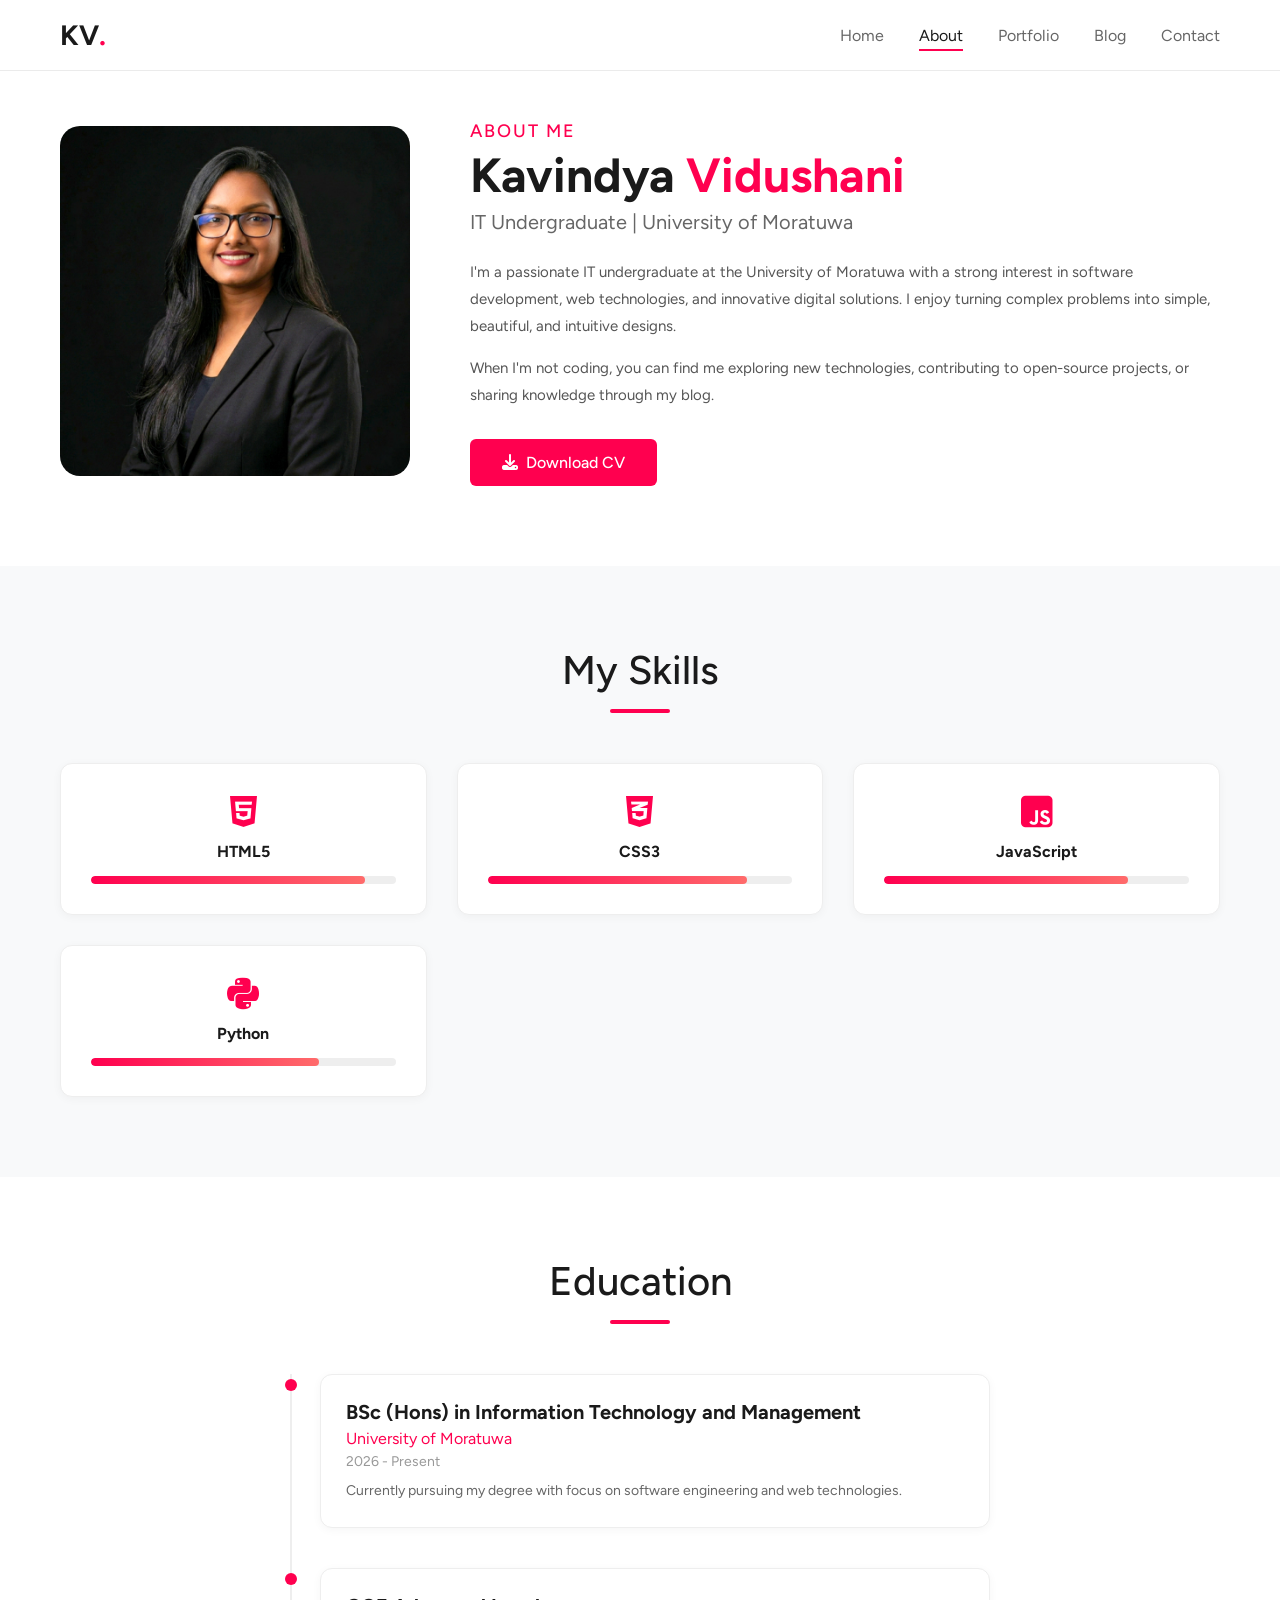
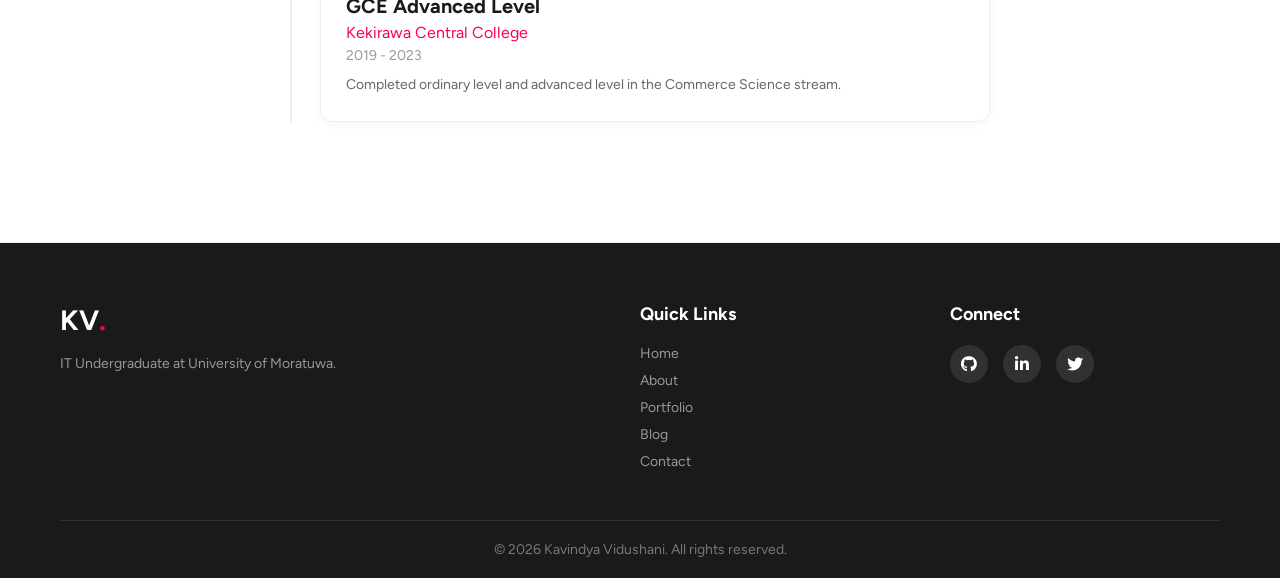
==== HTML/about.html @ fb747ffe "initial commit" ====
<!doctype html>
<html lang="en">
  <head>
    <meta charset="UTF-8" />
    <meta http-equiv="X-UA-Compatible" content="IE=edge" />
    <meta name="viewport" content="width=device-width, initial-scale=1.0" />
    <title>About | Kavindya Vidushani</title>
    <link rel="stylesheet" href="../CSS/about.css" />
    <link
      href="https://fonts.googleapis.com/css2?family=Figtree:wght@300;400;500;600;700&display=swap"
      rel="stylesheet"
    />
    <link
      rel="stylesheet"
      href="https://cdnjs.cloudflare.com/ajax/libs/font-awesome/6.5.0/css/all.min.css"
    />
  </head>
  <body>
    <!-- Navigation -->
    <nav id="navbar">
      <div class="nav-container">
        <a href="../index.html" class="logo">KV<span>.</span></a>
        <ul class="nav-links" id="navLinks">
          <li><a href="../index.html">Home</a></li>
          <li><a href="about.html" class="active">About</a></li>
          <li><a href="portfolio.html">Portfolio</a></li>
          <li><a href="blog.html">Blog</a></li>
          <li><a href="contact.html">Contact</a></li>
        </ul>
        <div class="hamburger" id="hamburger">
          <span></span>
          <span></span>
          <span></span>
        </div>
      </div>
    </nav>

    <!-- About Hero -->
    <section id="about-hero">
      <div class="container">
        <div class="about-intro">
          <div class="about-image">
              <img
                src="../Images/hero.jpeg"
                alt="Kavindya Vidushani"
                class="about-img"
              />
          </div>
          <div class="about-text">
            <h2 class="section-title">About Me</h2>
            <h1>Kavindya <span>Vidushani</span></h1>
            <h3>IT Undergraduate | University of Moratuwa</h3>
            <p>
              I'm a passionate IT undergraduate at the University of Moratuwa
              with a strong interest in software development, web technologies,
              and innovative digital solutions. I enjoy turning complex problems
              into simple, beautiful, and intuitive designs.
            </p>
            <p>
              When I'm not coding, you can find me exploring new technologies,
              contributing to open-source projects, or sharing knowledge through
              my blog.
            </p>
            <a href="../docs/resume.pdf" class="btn btn-primary"
              ><i class="fas fa-download"></i> Download CV</a
            >
          </div>
        </div>
      </div>
    </section>

    <!-- Skills -->
    <section id="skills">
      <div class="container">
        <h2 class="section-title">My Skills</h2>
        <div class="skills-grid">
          <div class="skill-card">
            <i class="fab fa-html5"></i>
            <h4>HTML5</h4>
            <div class="skill-bar">
              <div class="skill-fill" style="width: 90%"></div>
            </div>
          </div>
          <div class="skill-card">
            <i class="fab fa-css3-alt"></i>
            <h4>CSS3</h4>
            <div class="skill-bar">
              <div class="skill-fill" style="width: 85%"></div>
            </div>
          </div>
          <div class="skill-card">
            <i class="fab fa-js-square"></i>
            <h4>JavaScript</h4>
            <div class="skill-bar">
              <div class="skill-fill" style="width: 80%"></div>
            </div>
          </div>
          <div class="skill-card">
            <i class="fab fa-python"></i>
            <h4>Python</h4>
            <div class="skill-bar">
              <div class="skill-fill" style="width: 75%"></div>
            </div>
          </div>
         
        </div>
      </div>
    </section>

    <!-- Education -->
    <section id="education">
      <div class="container">
        <h2 class="section-title">Education</h2>
        <div class="timeline">
          <div class="timeline-item">
            <div class="timeline-dot"></div>
            <div class="timeline-content">
              <h3>BSc (Hons) in Information Technology and Management</h3>
              <h4>University of Moratuwa</h4>
              <p class="timeline-date">2026 - Present</p>
              <p>
                Currently pursuing my degree with focus on software engineering
                and web technologies.
              </p>
            </div>
          </div>
          <div class="timeline-item">
            <div class="timeline-dot"></div>
            <div class="timeline-content">
              <h3>GCE Advanced Level</h3>
              <h4>Kekirawa Central College</h4>
              <p class="timeline-date">2019 - 2023</p>
              <p>Completed ordinary level and advanced level in the Commerce Science stream.</p>
            </div>
          </div>
        </div>
      </div>
    </section>

    <!-- Footer -->
    <footer>
      <div class="container">
        <div class="footer-content">
          <div class="footer-brand">
            <a href="../index.html" class="logo">KV<span>.</span></a>
            <p>IT Undergraduate at University of Moratuwa.</p>
          </div>
          <div class="footer-links">
            <h4>Quick Links</h4>
            <a href="../index.html">Home</a>
            <a href="about.html">About</a>
            <a href="portfolio.html">Portfolio</a>
            <a href="blog.html">Blog</a>
            <a href="contact.html">Contact</a>
          </div>
          <div class="footer-social">
            <h4>Connect</h4>
            <div class="social-links">
              <a href="#" aria-label="GitHub"><i class="fab fa-github"></i></a>
              <a href="#" aria-label="LinkedIn"
                ><i class="fab fa-linkedin-in"></i
              ></a>
              <a href="#" aria-label="Twitter"
                ><i class="fab fa-twitter"></i
              ></a>
            </div>
          </div>
        </div>
        <div class="footer-bottom">
          <p>&copy; 2026 Kavindya Vidushani. All rights reserved.</p>
        </div>
      </div>
    </footer>

    <script src="../JS/about.js"></script>
  </body>
</html>
---- CSS/about.css ----
/* ==================== GLOBAL RESET ==================== */
* {
    margin: 0;
    padding: 0;
    font-family: 'Figtree', sans-serif;
    box-sizing: border-box;
}

html { scroll-behavior: smooth; }

body {
    background: #ffffff;
    color: #1a1a1a;
    overflow-x: hidden;
}

.container {
    max-width: 1200px;
    margin: 0 auto;
    padding: 0 20px;
}

a { text-decoration: none; color: inherit; }


/* ==================== NAVBAR ==================== */
#navbar {
    position: fixed;
    top: 0; left: 0;
    width: 100%;
    z-index: 1000;
    background: rgba(255, 255, 255, 0.95);
    backdrop-filter: blur(10px);
    border-bottom: 1px solid rgba(0, 0, 0, 0.08);
}

.nav-container {
    max-width: 1200px;
    margin: 0 auto;
    padding: 0 20px;
    display: flex;
    align-items: center;
    justify-content: space-between;
    height: 70px;
}

.logo { font-size: 28px; font-weight: 700; color: #1a1a1a; }
.logo span { color: #ff004f; }

.nav-links { display: flex; list-style: none; gap: 35px; }

.nav-links a {
    color: #666;
    font-size: 16px;
    font-weight: 400;
    position: relative;
    transition: color 0.3s;
}

.nav-links a::after {
    content: '';
    width: 0; height: 2px;
    background: #ff004f;
    position: absolute;
    left: 0; bottom: -6px;
    transition: 0.3s;
}

.nav-links a:hover, .nav-links a.active { color: #1a1a1a; }
.nav-links a:hover::after, .nav-links a.active::after { width: 100%; }

.hamburger { display: none; flex-direction: column; cursor: pointer; gap: 5px; }
.hamburger span { width: 25px; height: 3px; background: #1a1a1a; border-radius: 3px; transition: 0.3s; }
.hamburger.active span:nth-child(1) { transform: rotate(45deg) translate(5px, 6px); }
.hamburger.active span:nth-child(2) { opacity: 0; }
.hamburger.active span:nth-child(3) { transform: rotate(-45deg) translate(5px, -6px); }

/* ==================== BUTTONS ==================== */
.btn {
    display: inline-flex;
    align-items: center;
    gap: 8px;
    padding: 14px 32px;
    font-size: 16px;
    font-weight: 500;
    border-radius: 6px;
    cursor: pointer;
    transition: all 0.3s;
    border: none;
}

.btn-primary { background: #ff004f; color: #fff; }
.btn-primary:hover { background: #e00045; transform: translateY(-2px); }

.hero-img {
    width: 100%;
    border-radius: 20px;
    object-fit: cover;
    aspect-ratio: 1;
}

/* ==================== IMAGE PLACEHOLDERS ==================== */
.image-placeholder {
    width: 100%;
    aspect-ratio: 1;
    background: linear-gradient(135deg, #f5f7fa, #e8ecf1);
    border-radius: 20px;
    display: flex;
    flex-direction: column;
    align-items: center;
    justify-content: center;
    gap: 12px;
    color: #aaa;
    border: 2px dashed #ddd;
}

.image-placeholder i { font-size: 48px; }
.image-placeholder span { font-size: 14px; font-weight: 500; }

.about-img {
    width: 100%;
    border-radius: 20px;
    object-fit: cover;
    aspect-ratio: 1;
}

/* ==================== ABOUT HERO ==================== */
#about-hero {
    padding-top: 120px;
    padding-bottom: 80px;
}

.about-intro {
    display: flex;
    align-items: center;
    gap: 60px;
}

.about-image {
    flex: 0 0 350px;
}

.about-text {
    flex: 1;
}

.section-title {
    font-size: 18px;
    color: #ff004f;
    font-weight: 500;
    margin-bottom: 5px;
    text-transform: uppercase;
    letter-spacing: 2px;
}

.about-text h1 {
    font-size: 48px;
    font-weight: 700;
    line-height: 1.2;
    margin-bottom: 5px;
    color: #1a1a1a;
}

.about-text h1 span { color: #ff004f; }

.about-text h3 {
    font-size: 20px;
    color: #666;
    font-weight: 400;
    margin-bottom: 25px;
}

.about-text p {
    font-size: 15px;
    color: #555;
    line-height: 1.8;
    margin-bottom: 15px;
}

.about-text .btn {
    margin-top: 15px;
}

/* ==================== SKILLS ==================== */
#skills {
    padding: 80px 0;
    background: #f8f9fa;
}

#skills .section-title {
    font-size: 40px;
    text-align: center;
    margin-bottom: 50px;
    letter-spacing: 0;
    text-transform: none;
    color: #1a1a1a;
}

#skills .section-title::after {
    content: '';
    width: 60px;
    height: 4px;
    background: #ff004f;
    display: block;
    margin: 15px auto 0;
    border-radius: 2px;
}

.skills-grid {
    display: grid;
    grid-template-columns: repeat(3, 1fr);
    gap: 30px;
    align-items: center;
}

.skill-card {
    background: #ffffff;
    border: 1px solid #eee;
    border-radius: 12px;
    padding: 30px;
    text-align: center;
    transition: all 0.3s;
    box-shadow: 0 2px 10px rgba(0, 0, 0, 0.04);
}

.skill-card:hover {
    transform: translateY(-5px);
    border-color: #ff004f;
    box-shadow: 0 10px 25px rgba(255, 0, 79, 0.1);
}

.skill-card i {
    font-size: 36px;
    color: #ff004f;
    margin-bottom: 12px;
}

.skill-card h4 {
    font-size: 16px;
    margin-bottom: 15px;
    color: #1a1a1a;
}

.skill-bar {
    width: 100%;
    height: 8px;
    background: #eee;
    border-radius: 4px;
    overflow: hidden;
}

.skill-fill {
    height: 100%;
    background: linear-gradient(90deg, #ff004f, #ff6b6b);
    border-radius: 4px;
    transition: width 1s ease;
}

/* ==================== EDUCATION TIMELINE ==================== */
#education {
    padding: 80px 0;
}

#education .section-title {
    font-size: 40px;
    text-align: center;
    margin-bottom: 50px;
    letter-spacing: 0;
    text-transform: none;
    color: #1a1a1a;
}

#education .section-title::after {
    content: '';
    width: 60px;
    height: 4px;
    background: #ff004f;
    display: block;
    margin: 15px auto 0;
    border-radius: 2px;
}

.timeline {
    max-width: 700px;
    margin: 0 auto;
    position: relative;
    padding-left: 30px;
}

.timeline::before {
    content: '';
    position: absolute;
    left: 0;
    top: 0;
    bottom: 0;
    width: 2px;
    background: #eee;
}

.timeline-item {
    position: relative;
    margin-bottom: 40px;
}

.timeline-dot {
    position: absolute;
    left: -35px;
    top: 5px;
    width: 12px;
    height: 12px;
    background: #ff004f;
    border-radius: 50%;
}

.timeline-content {
    background: #ffffff;
    border: 1px solid #eee;
    border-radius: 12px;
    padding: 25px;
    box-shadow: 0 2px 10px rgba(0, 0, 0, 0.04);
}

.timeline-content h3 {
    font-size: 20px;
    margin-bottom: 5px;
    color: #1a1a1a;
}

.timeline-content h4 {
    font-size: 16px;
    color: #ff004f;
    font-weight: 400;
    margin-bottom: 5px;
}

.timeline-date {
    font-size: 14px;
    color: #999;
    margin-bottom: 10px;
}

.timeline-content p:last-child {
    font-size: 14px;
    color: #666;
    line-height: 1.6;
}

/* ==================== FOOTER ==================== */
footer {
    background: #1a1a1a;
    border-top: 1px solid #eee;
    padding: 60px 0 0;
    color: #fff;
}

.footer-content {
    display: grid;
    grid-template-columns: 2fr 1fr 1fr;
    gap: 40px;
    padding-bottom: 40px;
}

.footer-brand .logo { display: inline-block; margin-bottom: 15px; color: #fff; }
.footer-brand p { color: #999; font-size: 14px; line-height: 1.7; max-width: 300px; }

.footer-links h4, .footer-social h4 { font-size: 18px; margin-bottom: 20px; color: #fff; }
.footer-links a { display: block; color: #999; font-size: 14px; margin-bottom: 10px; transition: color 0.3s; }
.footer-links a:hover { color: #ff004f; }

.social-links { display: flex; gap: 15px; }
.social-links a {
    display: flex; align-items: center; justify-content: center;
    width: 38px; height: 38px; border-radius: 50%;
    background: rgba(255, 255, 255, 0.1);
    color: #fff; font-size: 16px; transition: all 0.3s;
}
.social-links a:hover { background: #ff004f; transform: translateY(-3px); }

.footer-bottom {
    border-top: 1px solid rgba(255, 255, 255, 0.1);
    padding: 20px 0;
    text-align: center;
}
.footer-bottom p { color: #777; font-size: 14px; }

/* ==================== RESPONSIVE: TABLET ==================== */
@media (max-width: 992px) {
    .about-intro {
        flex-direction: column;
        text-align: center;
        gap: 40px;
    }

    .about-image { flex: 0 0 280px; }

    .about-text h1 { font-size: 38px; }

    .skills-grid { grid-template-columns: repeat(2, 1fr); }

    .footer-content { grid-template-columns: 1fr 1fr; }
}

@media (max-width: 768px) {
    .nav-links {
        position: fixed;
        top: 70px; left: 0;
        width: 100%;
        background: rgba(255, 255, 255, 0.98);
        flex-direction: column;
        align-items: center;
        padding: 30px 0;
        gap: 20px;
        transform: translateY(-150%);
        transition: transform 0.4s ease;
    }
    .nav-links.active { transform: translateY(0); }
    .hamburger { display: flex; }

    .about-image { flex: 0 0 240px; }
    .about-text h1 { font-size: 32px; }

    .skills-grid { grid-template-columns: 1fr 1fr; }

    .footer-content { grid-template-columns: 1fr; text-align: center; }
    .footer-brand p { max-width: 100%; }
    .social-links { justify-content: center; }
}

@media (max-width: 480px) {
    #about-hero { padding-top: 100px; padding-bottom: 50px; }
    .about-image { flex: 0 0 200px; }
    .about-text h1 { font-size: 26px; }
    .about-text h3 { font-size: 16px; }

    .skills-grid { grid-template-columns: 1fr; max-width: 300px; margin: 0 auto; }

    #skills, #education { padding: 50px 0; }
    #skills .section-title, #education .section-title { font-size: 28px; }
}
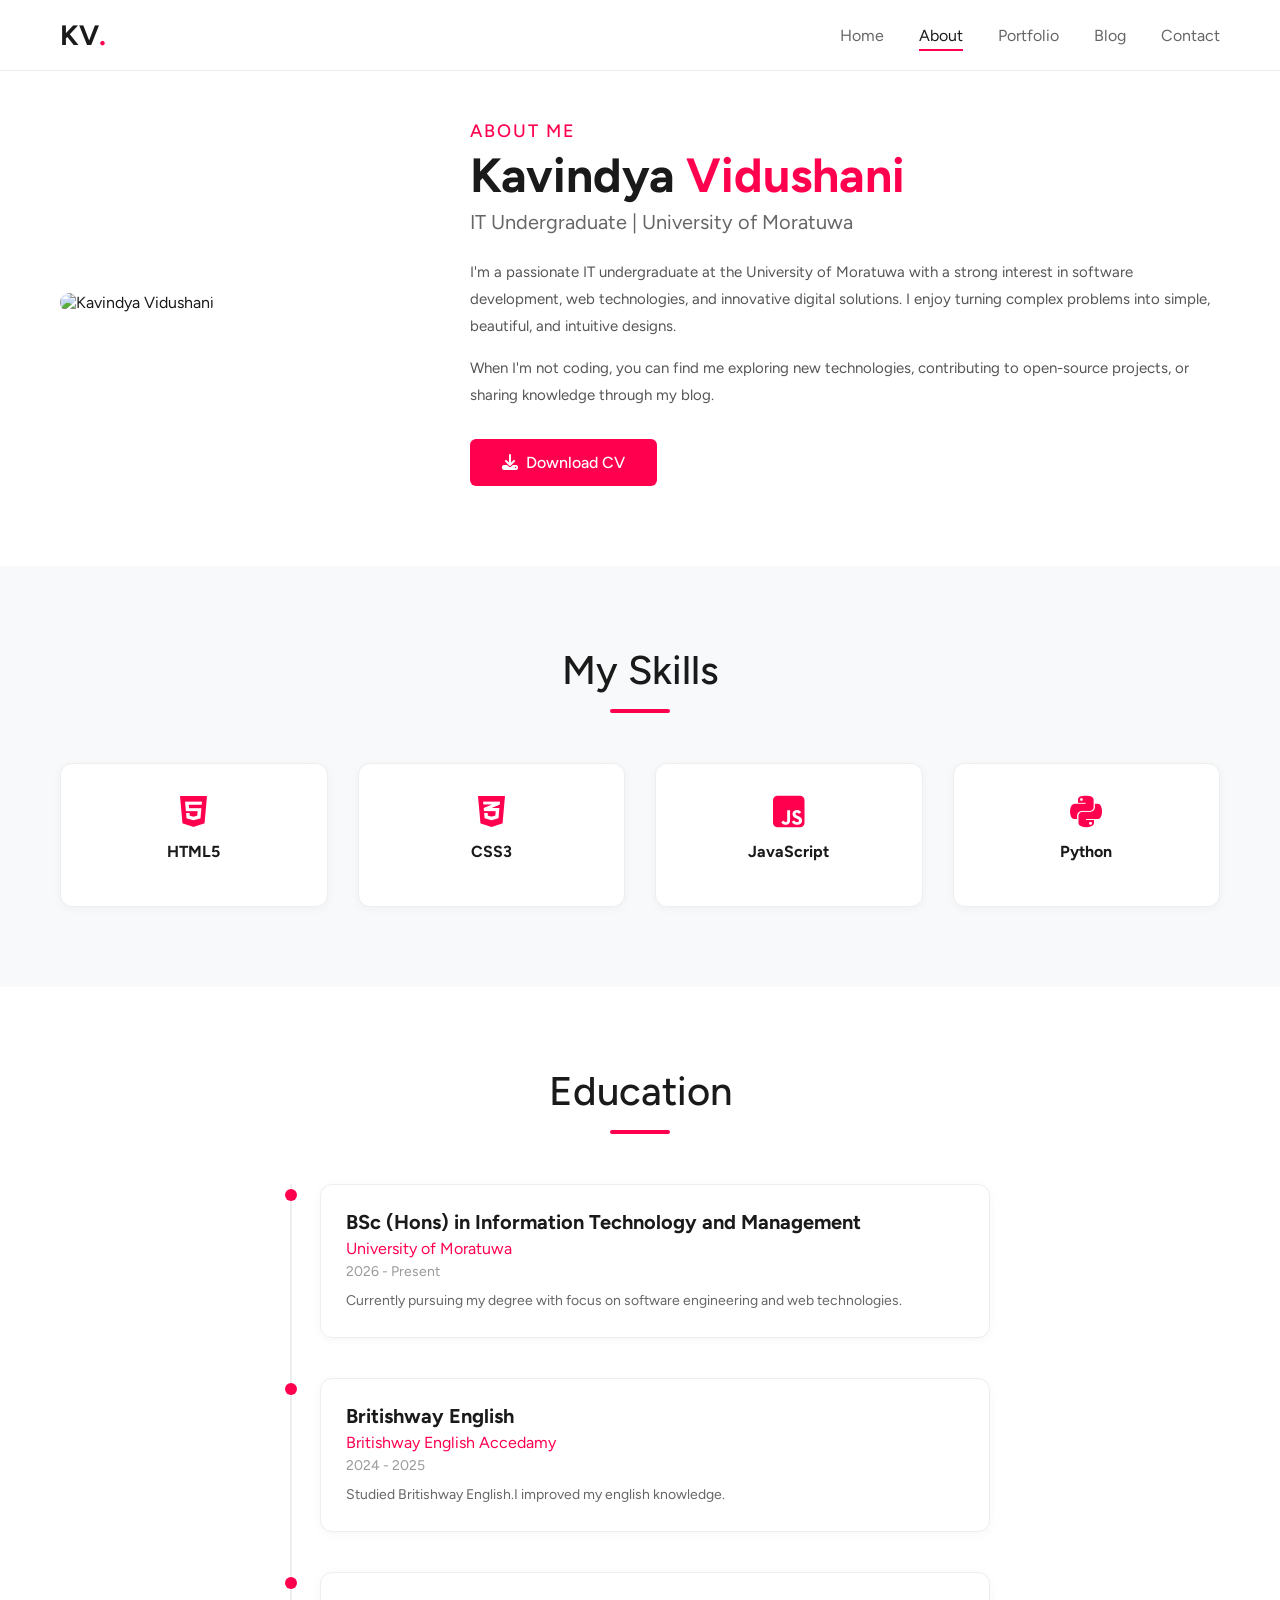
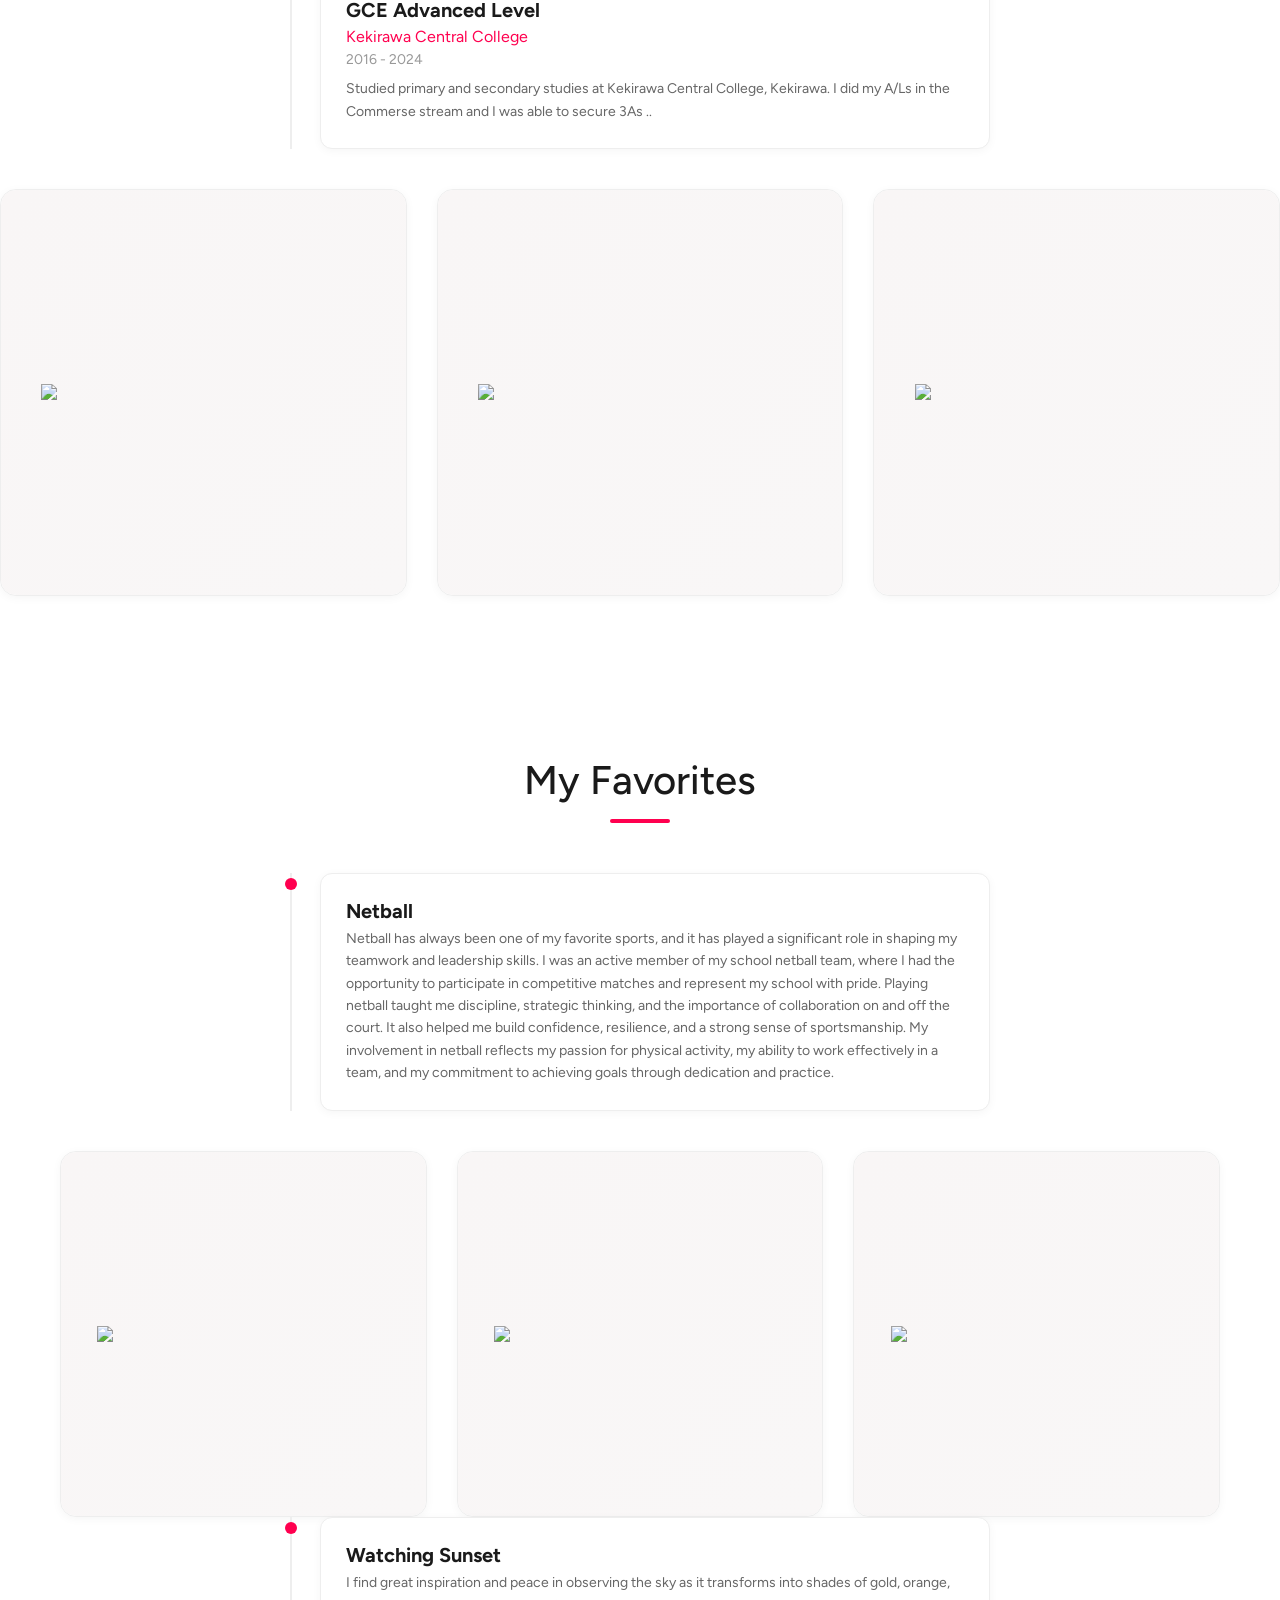
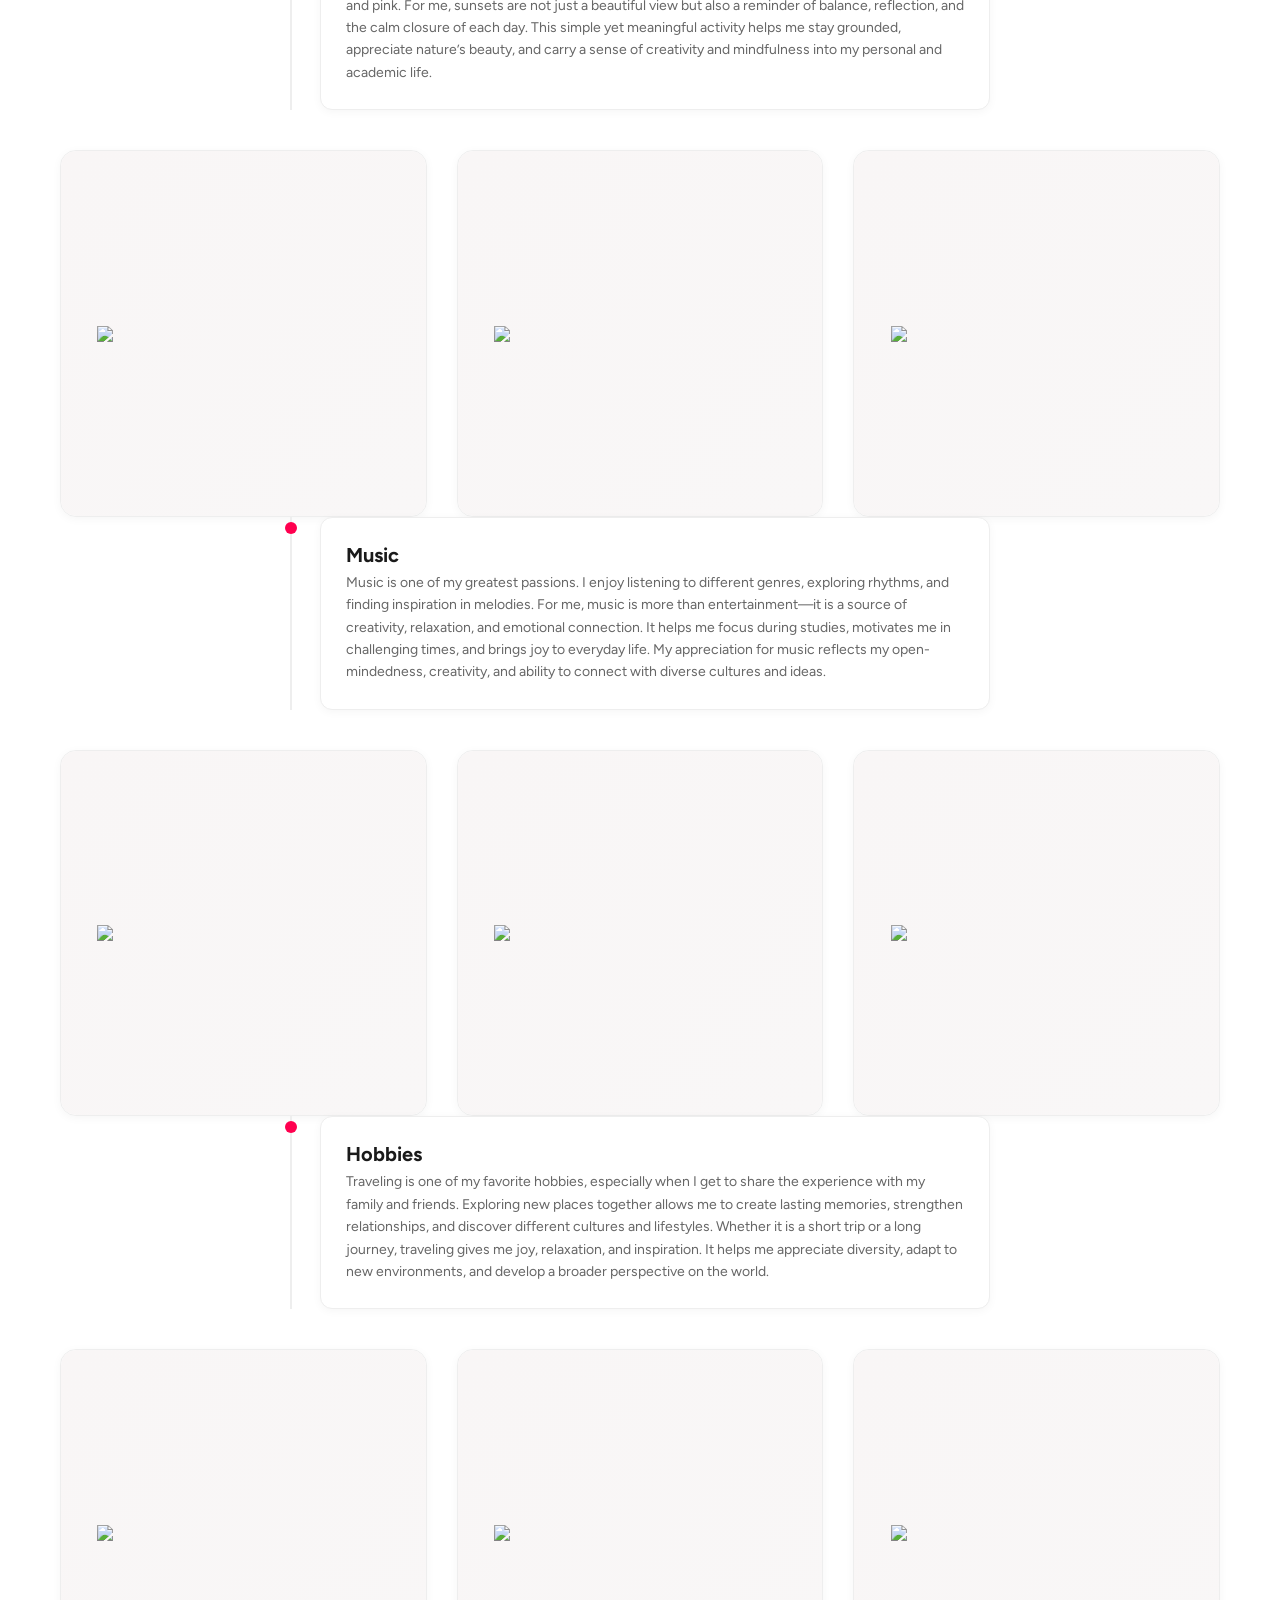
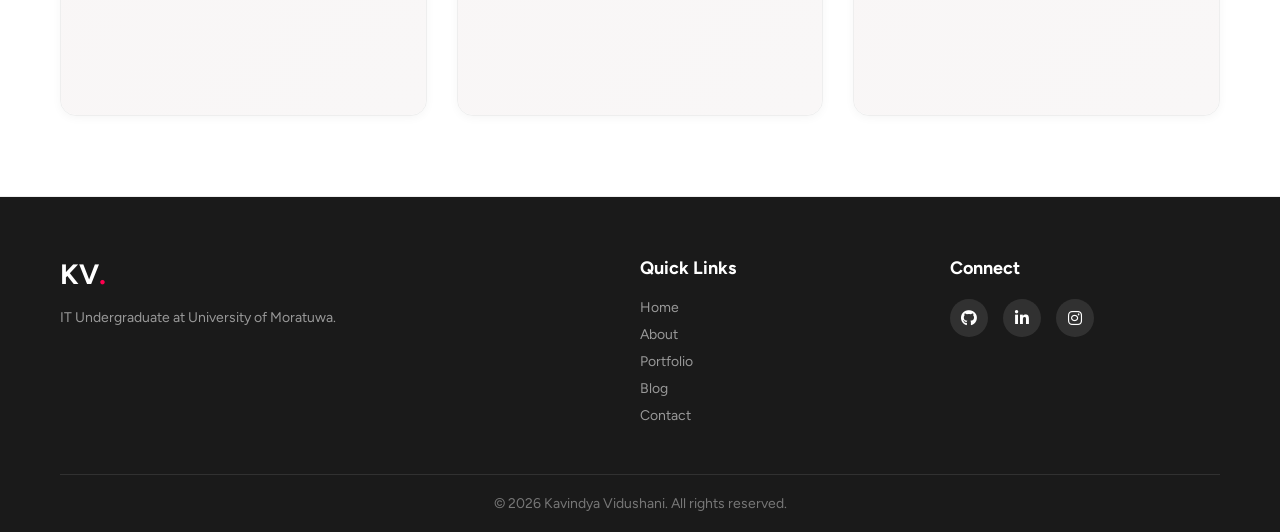
==== commit 94046334: "my web portfolio" ====
--- a/HTML/about.html
+++ b/HTML/about.html
@@ -41,7 +41,7 @@
         <div class="about-intro">
           <div class="about-image">
               <img
-                src="../Images/hero.jpeg"
+                src="E:\Projects\My-Personal-Portfolio\Images\my.jpeg"
                 alt="Kavindya Vidushani"
                 class="about-img"
               />
@@ -61,7 +61,7 @@
               contributing to open-source projects, or sharing knowledge through
               my blog.
             </p>
-            <a href="../docs/resume.pdf" class="btn btn-primary"
+            <a href="file:///E:/Projects/My-Personal-Portfolio/Images/My%20CV.pdf" class="btn btn-primary"
               ><i class="fas fa-download"></i> Download CV</a
             >
           </div>
@@ -77,32 +77,19 @@
           <div class="skill-card">
             <i class="fab fa-html5"></i>
             <h4>HTML5</h4>
-            <div class="skill-bar">
-              <div class="skill-fill" style="width: 90%"></div>
-            </div>
           </div>
           <div class="skill-card">
             <i class="fab fa-css3-alt"></i>
             <h4>CSS3</h4>
-            <div class="skill-bar">
-              <div class="skill-fill" style="width: 85%"></div>
-            </div>
           </div>
           <div class="skill-card">
             <i class="fab fa-js-square"></i>
             <h4>JavaScript</h4>
-            <div class="skill-bar">
-              <div class="skill-fill" style="width: 80%"></div>
-            </div>
           </div>
           <div class="skill-card">
             <i class="fab fa-python"></i>
             <h4>Python</h4>
-            <div class="skill-bar">
-              <div class="skill-fill" style="width: 75%"></div>
-            </div>
-          </div>
-         
+          </div>
         </div>
       </div>
     </section>
@@ -124,15 +111,193 @@
               </p>
             </div>
           </div>
+           <div class="timeline-item">
+            <div class="timeline-dot"></div>
+            <div class="timeline-content">
+              <h3>Britishway English</h3>
+              <h4>Britishway English Accedamy</h4>
+              <p class="timeline-date">2024 - 2025</p>
+              <p>Studied Britishway English.I improved my english knowledge.</p>
+            </div>
+          </div>
           <div class="timeline-item">
             <div class="timeline-dot"></div>
             <div class="timeline-content">
               <h3>GCE Advanced Level</h3>
               <h4>Kekirawa Central College</h4>
-              <p class="timeline-date">2019 - 2023</p>
-              <p>Completed ordinary level and advanced level in the Commerce Science stream.</p>
-            </div>
-          </div>
+              <p class="timeline-date">2016 - 2024</p>
+              <p>Studied primary and secondary studies at Kekirawa Central College, Kekirawa. I did my A/Ls in the Commerse stream and I was able to secure 3As ..</p>
+            </div>
+          </div>
+        </div>
+      </div>
+          
+        </div>
+
+        <div class="featured-grid">
+        <div class="featured-card">
+         <div class="image-placeholder card-img">
+                       <img src="E:\Projects\My-Personal-Portfolio\Images\My scl.jpeg" />
+         </div>
+        </div>
+        <div class="featured-card">
+         <div class="image-placeholder card-img">
+                       <img src="E:\Projects\My-Personal-Portfolio\Images\my scl1.jpeg" />
+         </div>
+        </div>
+        <div class="featured-card">
+         <div class="image-placeholder card-img">
+                       <img src="E:\Projects\My-Personal-Portfolio\Images\My uni.jpeg" />
+         </div>
+        </div>
+       </div>
+
+      </div>
+  </section>
+
+    <!-- Favorites -->
+    <section id="Favorites">
+      <div class="container">
+        <h2 class="section-title">My Favorites</h2>
+        <div class="timeline">
+          <div class="timeline-item">
+            <div class="timeline-dot"></div>
+            <div class="timeline-content">
+              <h3>Netball</h3>
+              <p>
+                Netball has always been one of my favorite sports, and it has played a 
+                significant role in shaping my teamwork and leadership skills. I was an active member 
+                of my school netball team, where I had the opportunity to participate in competitive matches 
+                and represent my school with pride. Playing netball taught me discipline, strategic thinking, 
+                and the importance of collaboration on and off the court. It also helped me build confidence, 
+                resilience, and a strong sense of sportsmanship. My involvement in netball reflects my passion 
+                for physical activity, my ability to work effectively in a team, and my commitment to achieving 
+                goals through dedication and practice.
+              </p>
+            </div>
+          </div>
+        </div>
+
+        <div class="featured-grid">
+        <div class="featured-card">
+         <div class="image-placeholder card-img">
+                       <img src="E:\Projects\My-Personal-Portfolio\Images\sport.jpg" />
+         </div>
+        </div>
+        <div class="featured-card">
+         <div class="image-placeholder card-img">
+                       <img src="E:\Projects\My-Personal-Portfolio\Images\sport1.jpg" />
+         </div>
+        </div>
+        <div class="featured-card">
+         <div class="image-placeholder card-img">
+                       <img src="E:\Projects\My-Personal-Portfolio\Images\sport2.jpg" />
+         </div>
+        </div>
+       </div>
+
+        <div class="timeline">
+           <div class="timeline-item">
+            <div class="timeline-dot"></div>
+            <div class="timeline-content">
+              <h3>Watching Sunset</h3>
+              <p>I find great inspiration and peace in observing the sky as 
+                it transforms into shades of gold, orange, and pink. For me, 
+                sunsets are not just a beautiful view but also a reminder of balance, 
+                reflection, and the calm closure of each day. This simple yet meaningful 
+                activity helps me stay grounded, appreciate nature’s beauty, and carry a 
+                sense of creativity and mindfulness into my personal and academic life.</p>
+            </div>
+          </div>
+        </div>
+
+        <div class="featured-grid">
+        <div class="featured-card">
+         <div class="image-placeholder card-img">
+                       <img src="E:\Projects\My-Personal-Portfolio\Images\sun set.avif" />
+         </div>
+        </div>
+        <div class="featured-card">
+         <div class="image-placeholder card-img">
+                       <img src="E:\Projects\My-Personal-Portfolio\Images\cam.jpg" />
+         </div>
+        </div>
+        <div class="featured-card">
+         <div class="image-placeholder card-img">
+                       <img src="E:\Projects\My-Personal-Portfolio\Images\sun set1.avif" />
+         </div>
+        </div>
+       </div>
+
+        <div class="timeline">
+          <div class="timeline-item">
+            <div class="timeline-dot"></div>
+            <div class="timeline-content">
+              <h3>Music</h3>
+              <p>Music is one of my greatest passions. 
+                I enjoy listening to different genres, exploring rhythms, 
+                and finding inspiration in melodies. For me, music is more than 
+                entertainment—it is a source of creativity, relaxation, and emotional connection. 
+                It helps me focus during studies, motivates me in challenging times, and brings joy to 
+                everyday life. My appreciation for music reflects my open-mindedness, creativity, and 
+                ability to connect with diverse cultures and ideas.</p>
+            </div>
+          </div>
+        </div>
+
+        <div class="featured-grid">
+        <div class="featured-card">
+         <div class="image-placeholder card-img">
+                       <img src="E:\Projects\My-Personal-Portfolio\Images\music.jpeg" />
+         </div>
+        </div>
+        <div class="featured-card">
+         <div class="image-placeholder card-img">
+                       <img src="E:\Projects\My-Personal-Portfolio\Images\music1.png" />
+         </div>
+        </div>
+        <div class="featured-card">
+         <div class="image-placeholder card-img">
+                       <img src="E:\Projects\My-Personal-Portfolio\Images\music2.jpg" />
+         </div>
+        </div>
+       </div>
+
+        <div class="timeline">
+          <div class="timeline-item">
+            <div class="timeline-dot"></div>
+            <div class="timeline-content">
+              <h3>Hobbies</h3>
+              <p>Traveling is one of my favorite hobbies,
+                 especially when I get to share the experience with my family and friends.
+                  Exploring new places together allows me to create lasting memories, 
+                  strengthen relationships, and discover different cultures and lifestyles. 
+                  Whether it is a short trip or a long journey, traveling gives me joy, relaxation, 
+                  and inspiration. It helps me appreciate diversity, adapt to new environments, 
+                  and develop a broader perspective on the world.</p>
+            </div>
+          </div>
+        </div>
+
+        <div class="featured-grid">
+        <div class="featured-card">
+         <div class="image-placeholder card-img">
+                       <img src="E:\Projects\My-Personal-Portfolio\Images\travel3.jpeg" />
+         </div>
+        </div>
+        <div class="featured-card">
+         <div class="image-placeholder card-img">
+                       <img src="E:\Projects\My-Personal-Portfolio\Images\Travel1.jpeg" />
+         </div>
+        </div>
+         <div class="featured-card">
+         <div class="image-placeholder card-img">
+                       <img src="E:\Projects\My-Personal-Portfolio\Images\travel2.jpeg" />
+         </div>
+        </div>
+       </div>
+      </div>
+          
         </div>
       </div>
     </section>
@@ -156,13 +321,9 @@
           <div class="footer-social">
             <h4>Connect</h4>
             <div class="social-links">
-              <a href="#" aria-label="GitHub"><i class="fab fa-github"></i></a>
-              <a href="#" aria-label="LinkedIn"
-                ><i class="fab fa-linkedin-in"></i
-              ></a>
-              <a href="#" aria-label="Twitter"
-                ><i class="fab fa-twitter"></i
-              ></a>
+              <a href="https://github.com/KavindyaVidushani" aria-label="GitHub"><i class="fab fa-github"></i></a>
+              <a href="https://www.linkedin.com/in/kavindya-jayathilaka-091a5a3a8/" aria-label="LinkedIn"><i class="fab fa-linkedin-in"></i></a>
+              <a href="https://www.instagram.com/_.kaviiii_._?igsh=MWl4NjNieGxsaWhjNw%3D%3D&utm_source=qr" aria-label="Instagram"><i class="fab fa-instagram"></i></a>
             </div>
           </div>
         </div>
--- a/CSS/about.css
+++ b/CSS/about.css
@@ -138,6 +138,7 @@
 
 .about-image {
     flex: 0 0 350px;
+    
 }
 
 .about-text {
@@ -208,7 +209,7 @@
 
 .skills-grid {
     display: grid;
-    grid-template-columns: repeat(3, 1fr);
+    grid-template-columns: repeat(4, 1fr);
     gap: 30px;
     align-items: center;
 }
@@ -271,6 +272,140 @@
 }
 
 #education .section-title::after {
+    content: '';
+    width: 60px;
+    height: 4px;
+    background: #ff004f;
+    display: block;
+    margin: 15px auto 0;
+    border-radius: 2px;
+}
+
+.image-placeholder {
+    width: 100%;
+    aspect-ratio: 1;
+    background: linear-gradient(135deg, #f9f6f6, #f9f7f7);
+    border-radius: 15px;
+    display:flex;
+    flex-direction: column;
+    align-items: center;
+    justify-content: center;
+    gap: 12px;
+    color: #aaa;
+    border: 0px dashed #0a0a0a;
+    object-fit: cover;
+}   
+
+.image-placeholder img {width: 80%;height: auto;}
+
+
+#featured {
+    padding: 90px 0;
+    background: #ffffff;
+}
+
+.featured-grid {
+    display: grid;
+    grid-template-columns: repeat(3, 1fr);
+    gap: 30px;
+}
+
+.featured-card {
+    background: #ffffff;
+    border: 1px solid #eee;
+    border-radius: 16px;
+    overflow: hidden;
+    transition: all 0.3s;
+    box-shadow: 0 2px 10px rgba(0, 0, 0, 0.04);
+}
+
+.featured-card:hover {
+    transform: translateY(-8px);
+    box-shadow: 0 12px 30px rgba(255, 0, 79, 0.1);
+}
+
+
+
+.timeline {
+    max-width: 700px;
+    margin: 0 auto;
+    position: relative;
+    padding-left: 30px;
+}
+
+.timeline::before {
+    content: '';
+    position: absolute;
+    left: 0;
+    top: 0;
+    bottom: 0;
+    width: 2px;
+    background: #eee;
+}
+
+.timeline-item {
+    position: relative;
+    margin-bottom: 40px;
+}
+
+.timeline-dot {
+    position: absolute;
+    left: -35px;
+    top: 5px;
+    width: 12px;
+    height: 12px;
+    background: #ff004f;
+    border-radius: 50%;
+}
+
+.timeline-content {
+    background: #ffffff;
+    border: 1px solid #eee;
+    border-radius: 12px;
+    padding: 25px;
+    box-shadow: 0 2px 10px rgba(0, 0, 0, 0.04);
+}
+
+.timeline-content h3 {
+    font-size: 20px;
+    margin-bottom: 5px;
+    color: #1a1a1a;
+}
+
+.timeline-content h4 {
+    font-size: 16px;
+    color: #ff004f;
+    font-weight: 400;
+    margin-bottom: 5px;
+}
+
+.timeline-date {
+    font-size: 14px;
+    color: #999;
+    margin-bottom: 10px;
+}
+
+.timeline-content p:last-child {
+    font-size: 14px;
+    color: #666;
+    line-height: 1.6;
+}
+
+/* ==================== FAVOURITES TIMELINE ==================== */
+#Favorites {
+    padding: 80px 0;
+}
+
+#Favorites .section-title {
+    font-size: 40px;
+    text-align: center;
+    margin-bottom: 50px;
+    letter-spacing: 0;
+    text-transform: none;
+    color: #1a1a1a;
+}
+
+#Favorites .section-title::after {
     content: '';
     width: 60px;
     height: 4px;
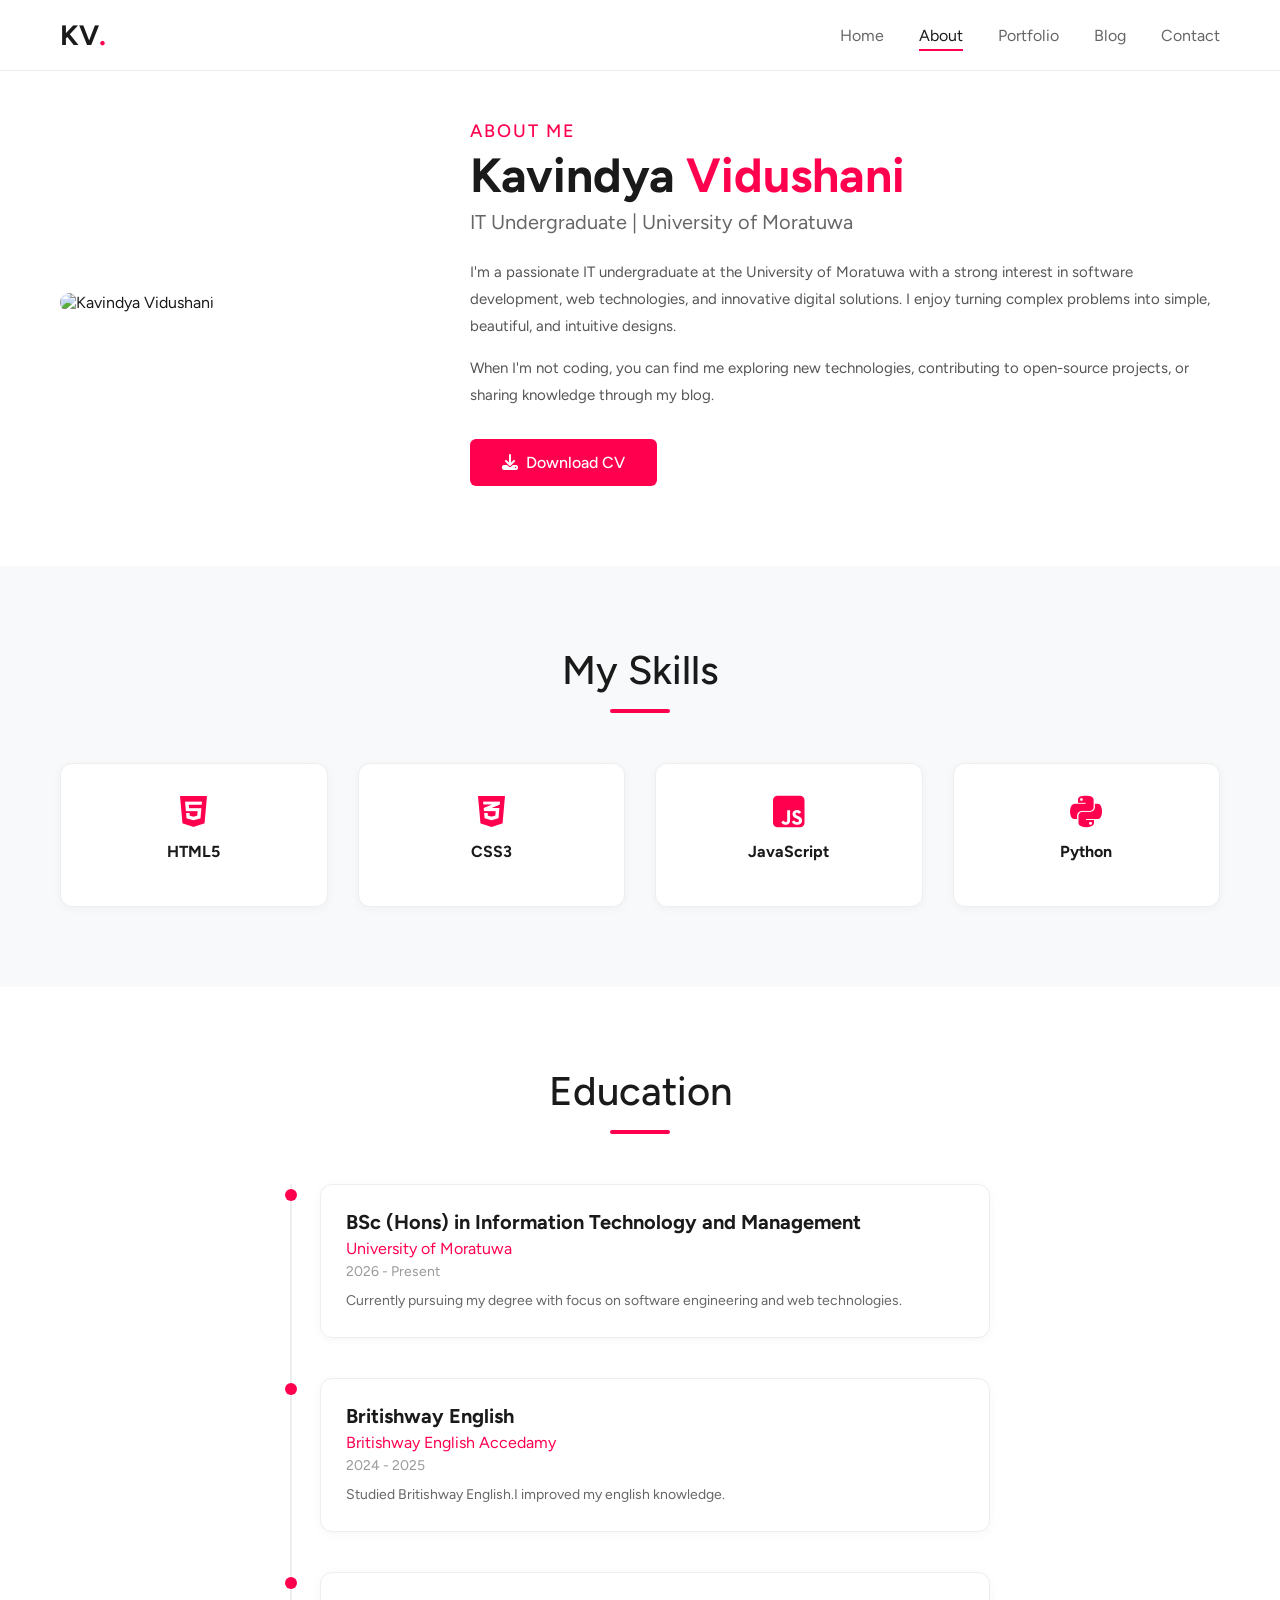
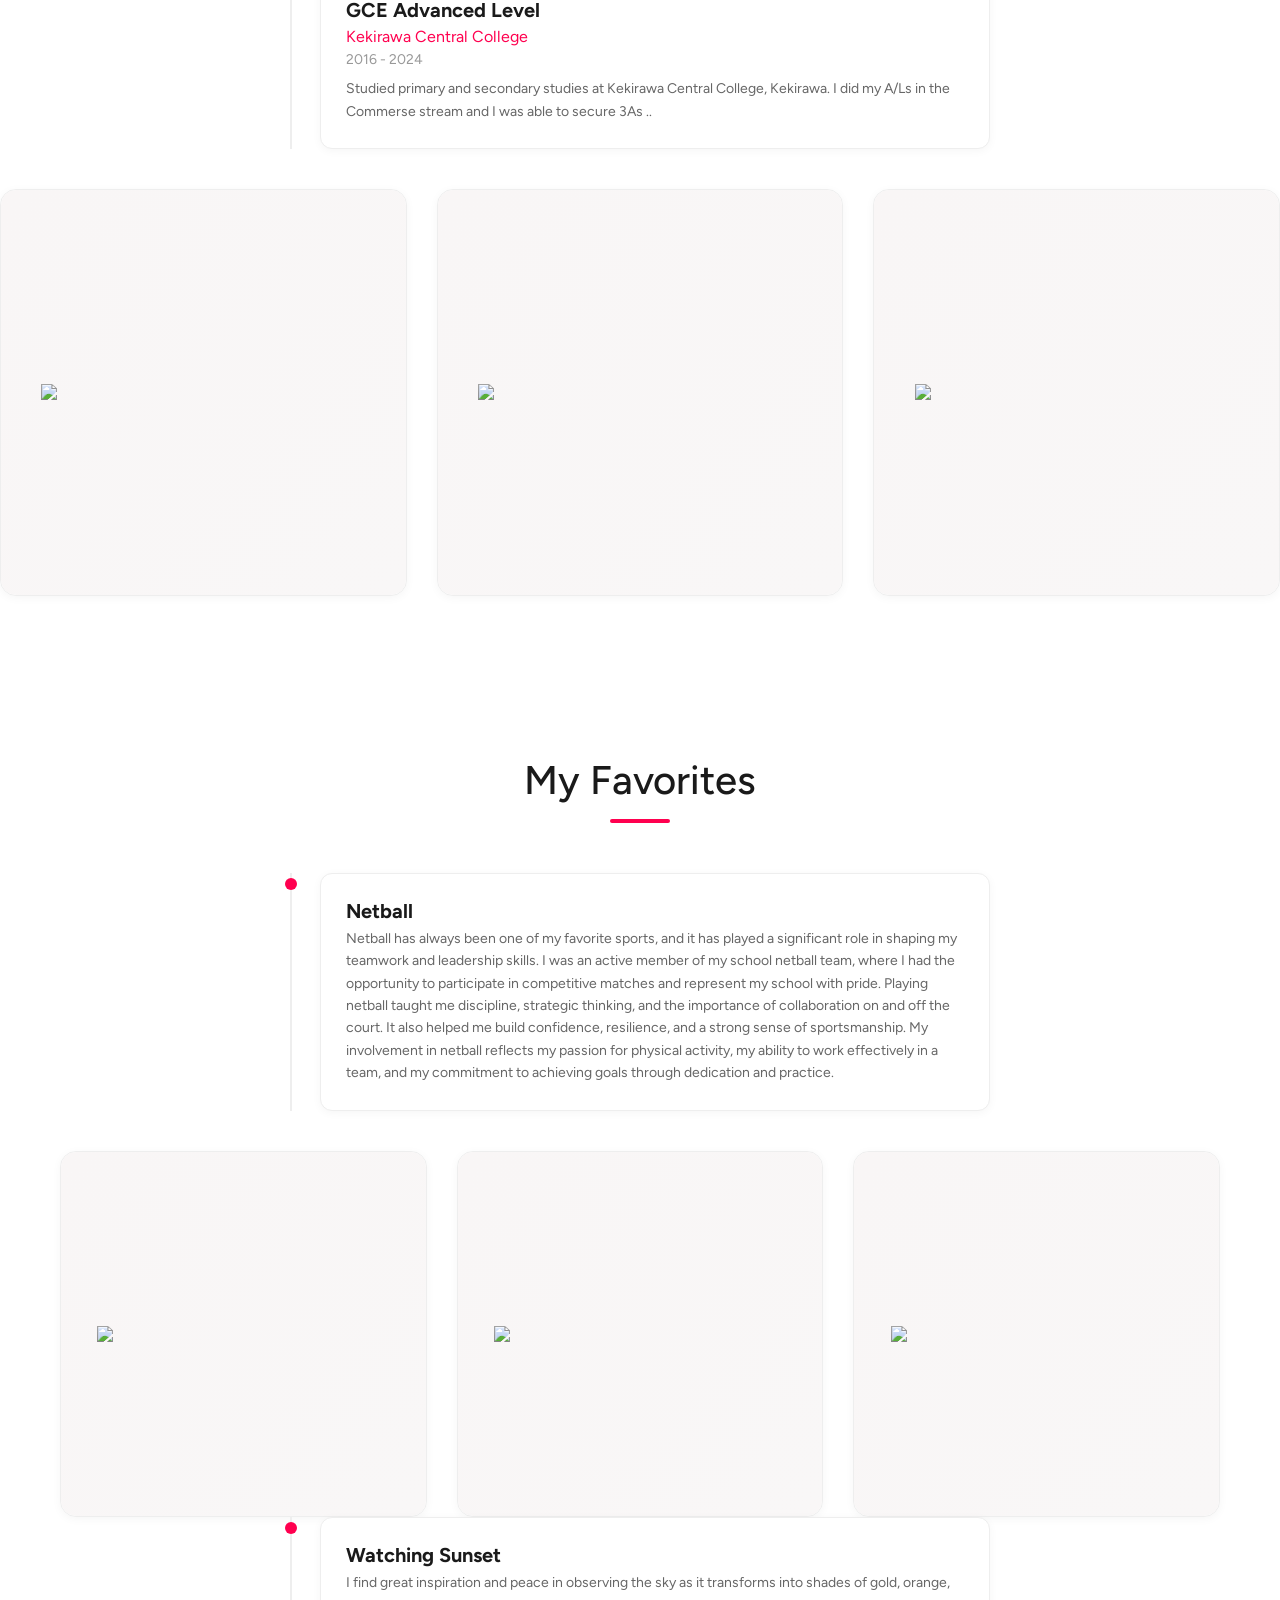
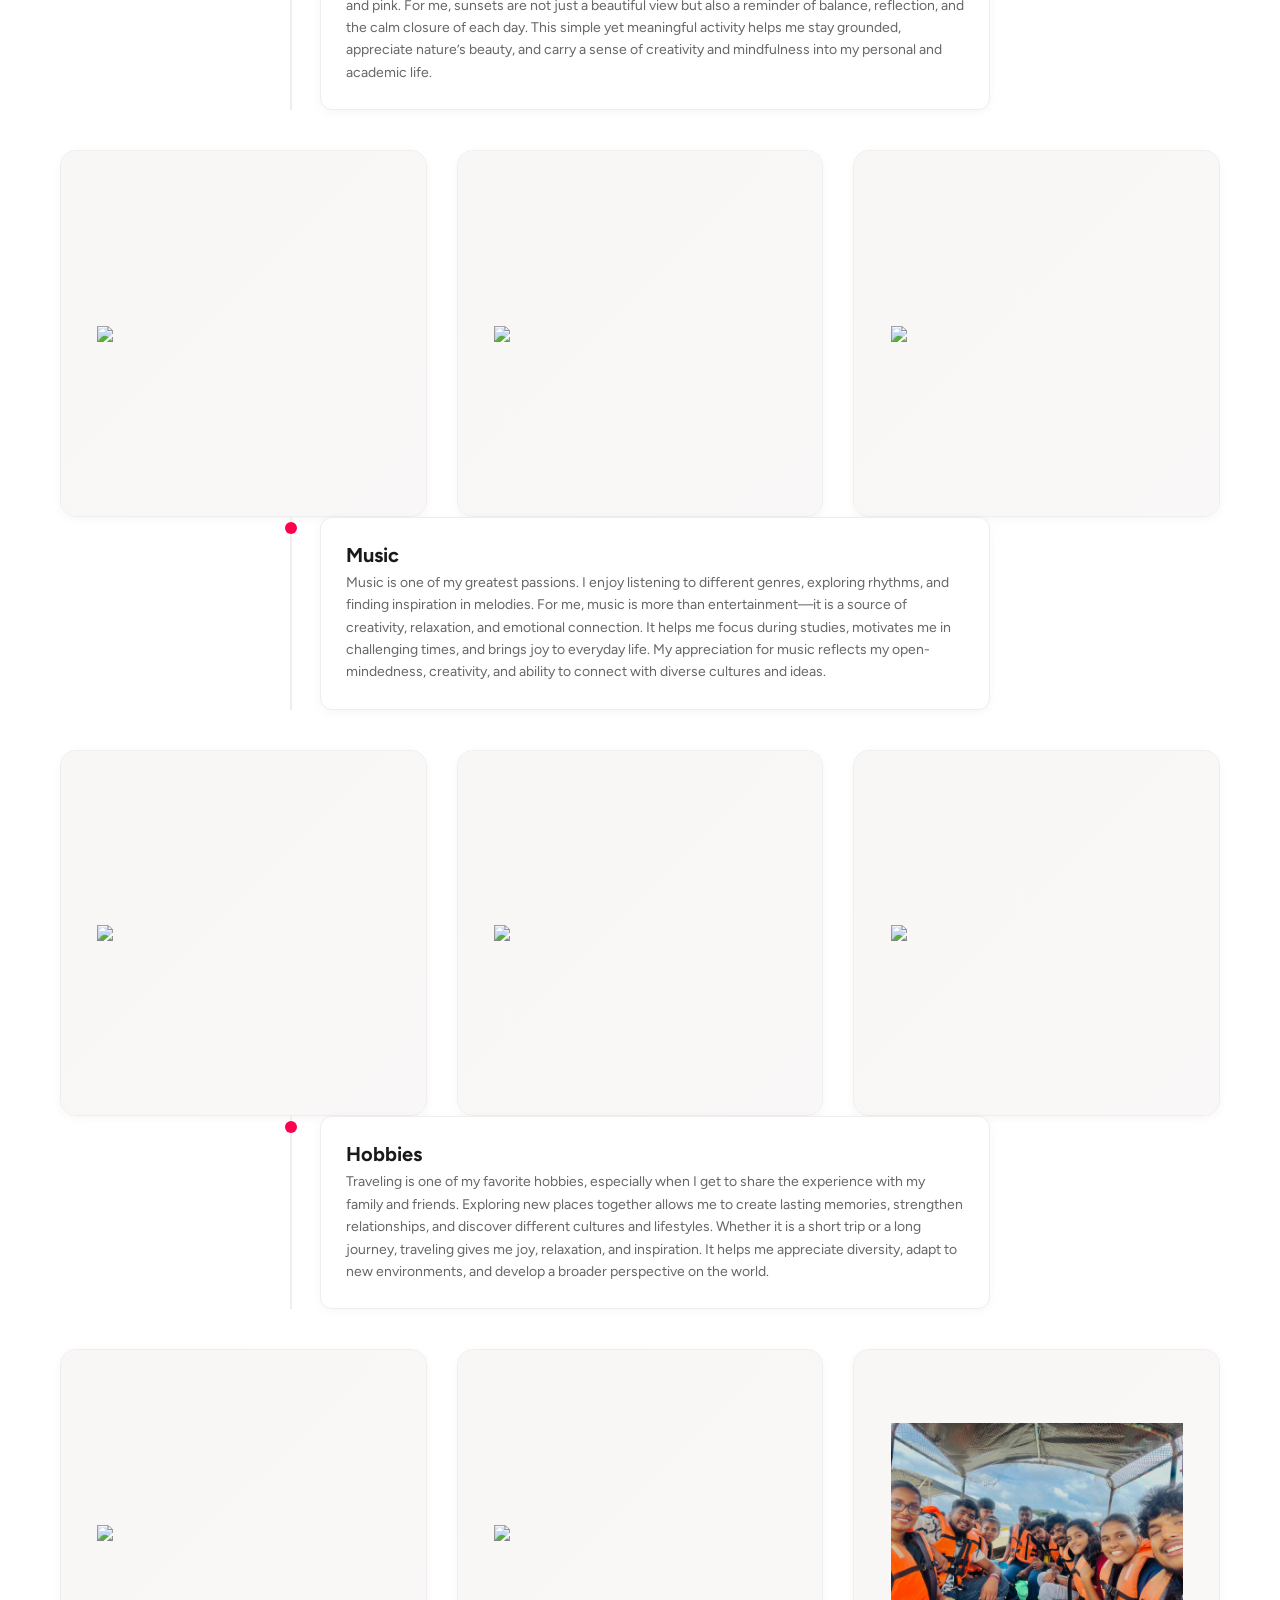
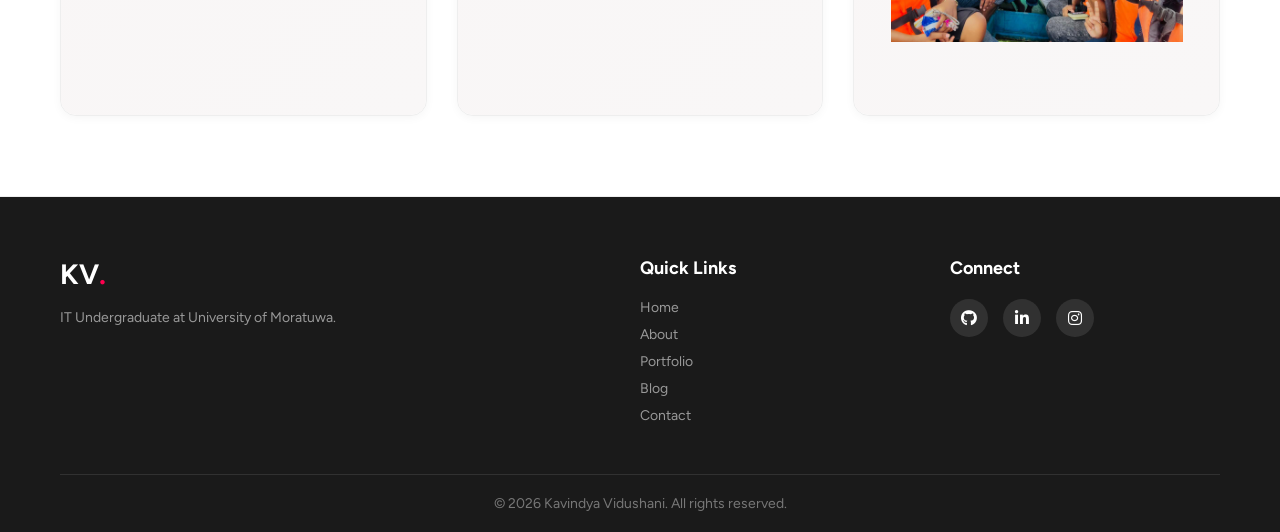
==== commit fe0923ce: "Update about.html" ====
--- a/HTML/about.html
+++ b/HTML/about.html
@@ -292,7 +292,7 @@
         </div>
          <div class="featured-card">
          <div class="image-placeholder card-img">
-                       <img src="E:\Projects\My-Personal-Portfolio\Images\travel2.jpeg" />
+                       <img src="../Images/travel2.jpeg" />
          </div>
         </div>
        </div>
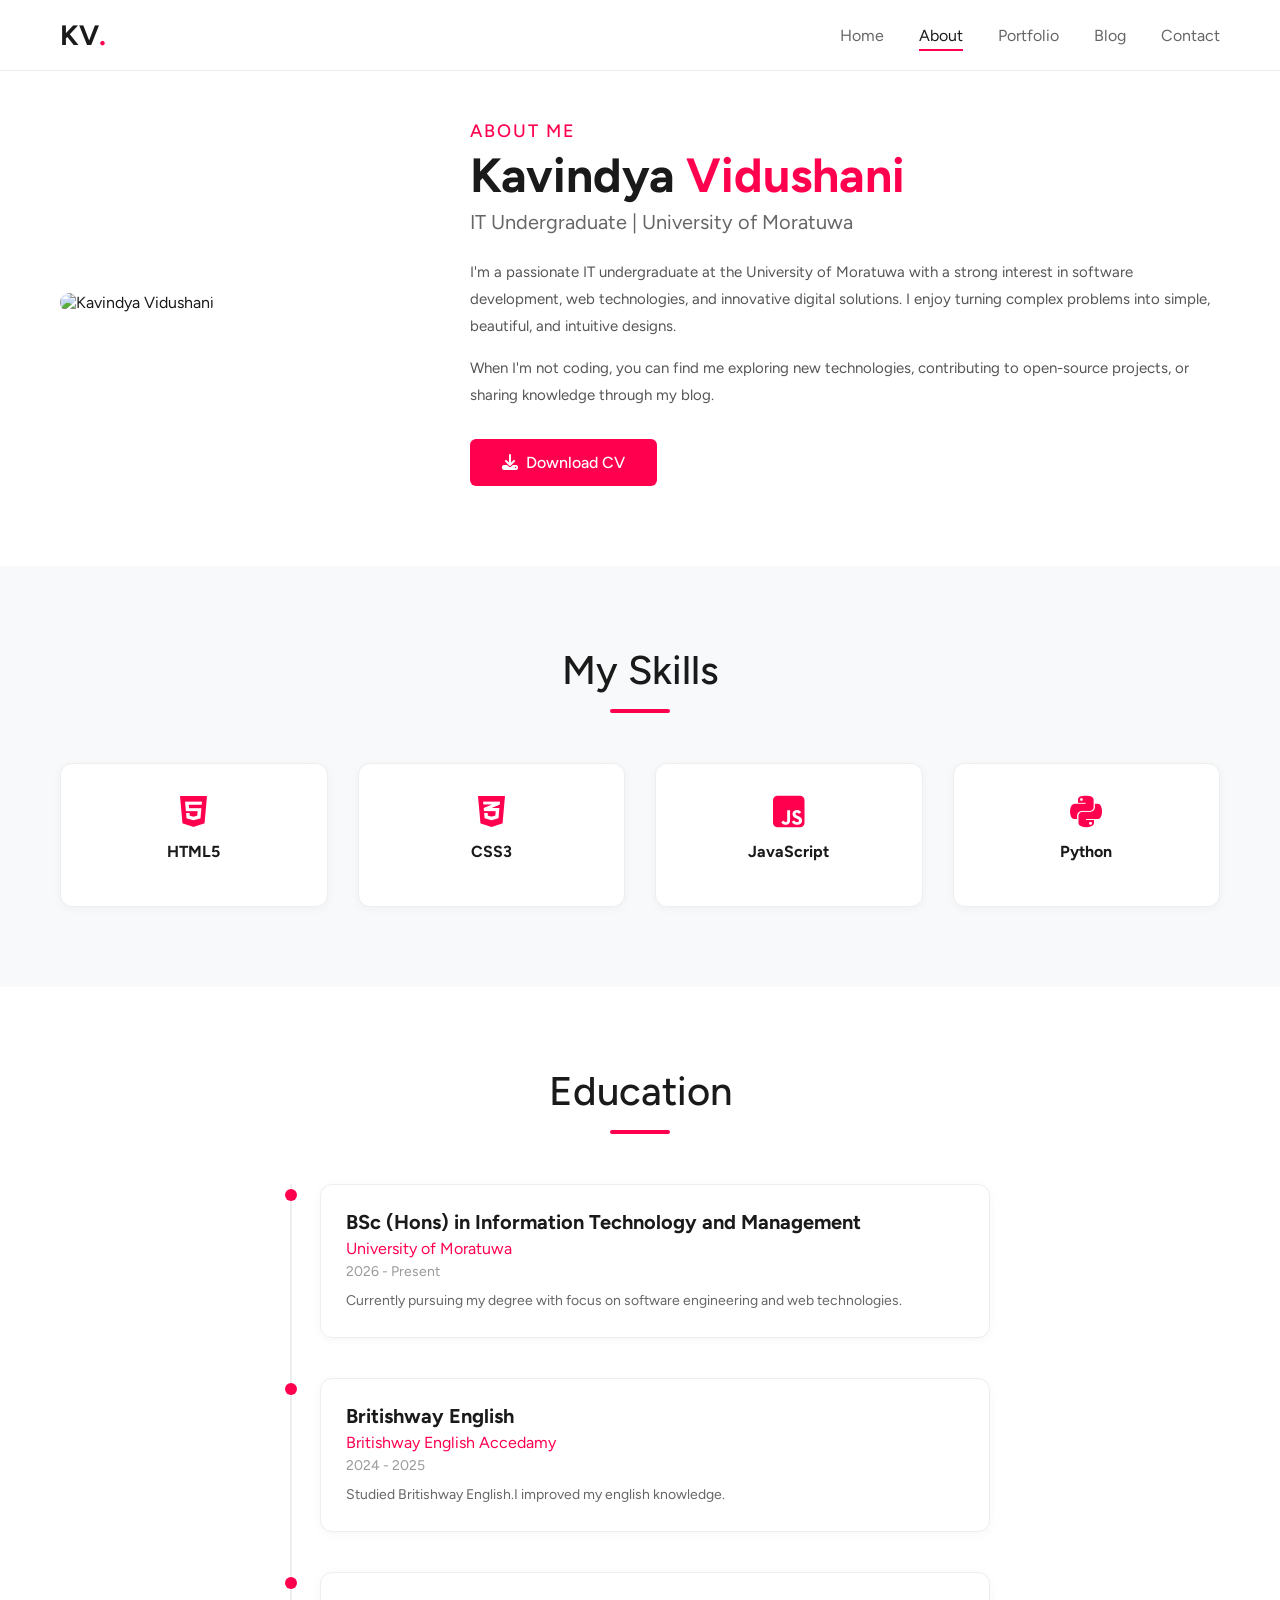
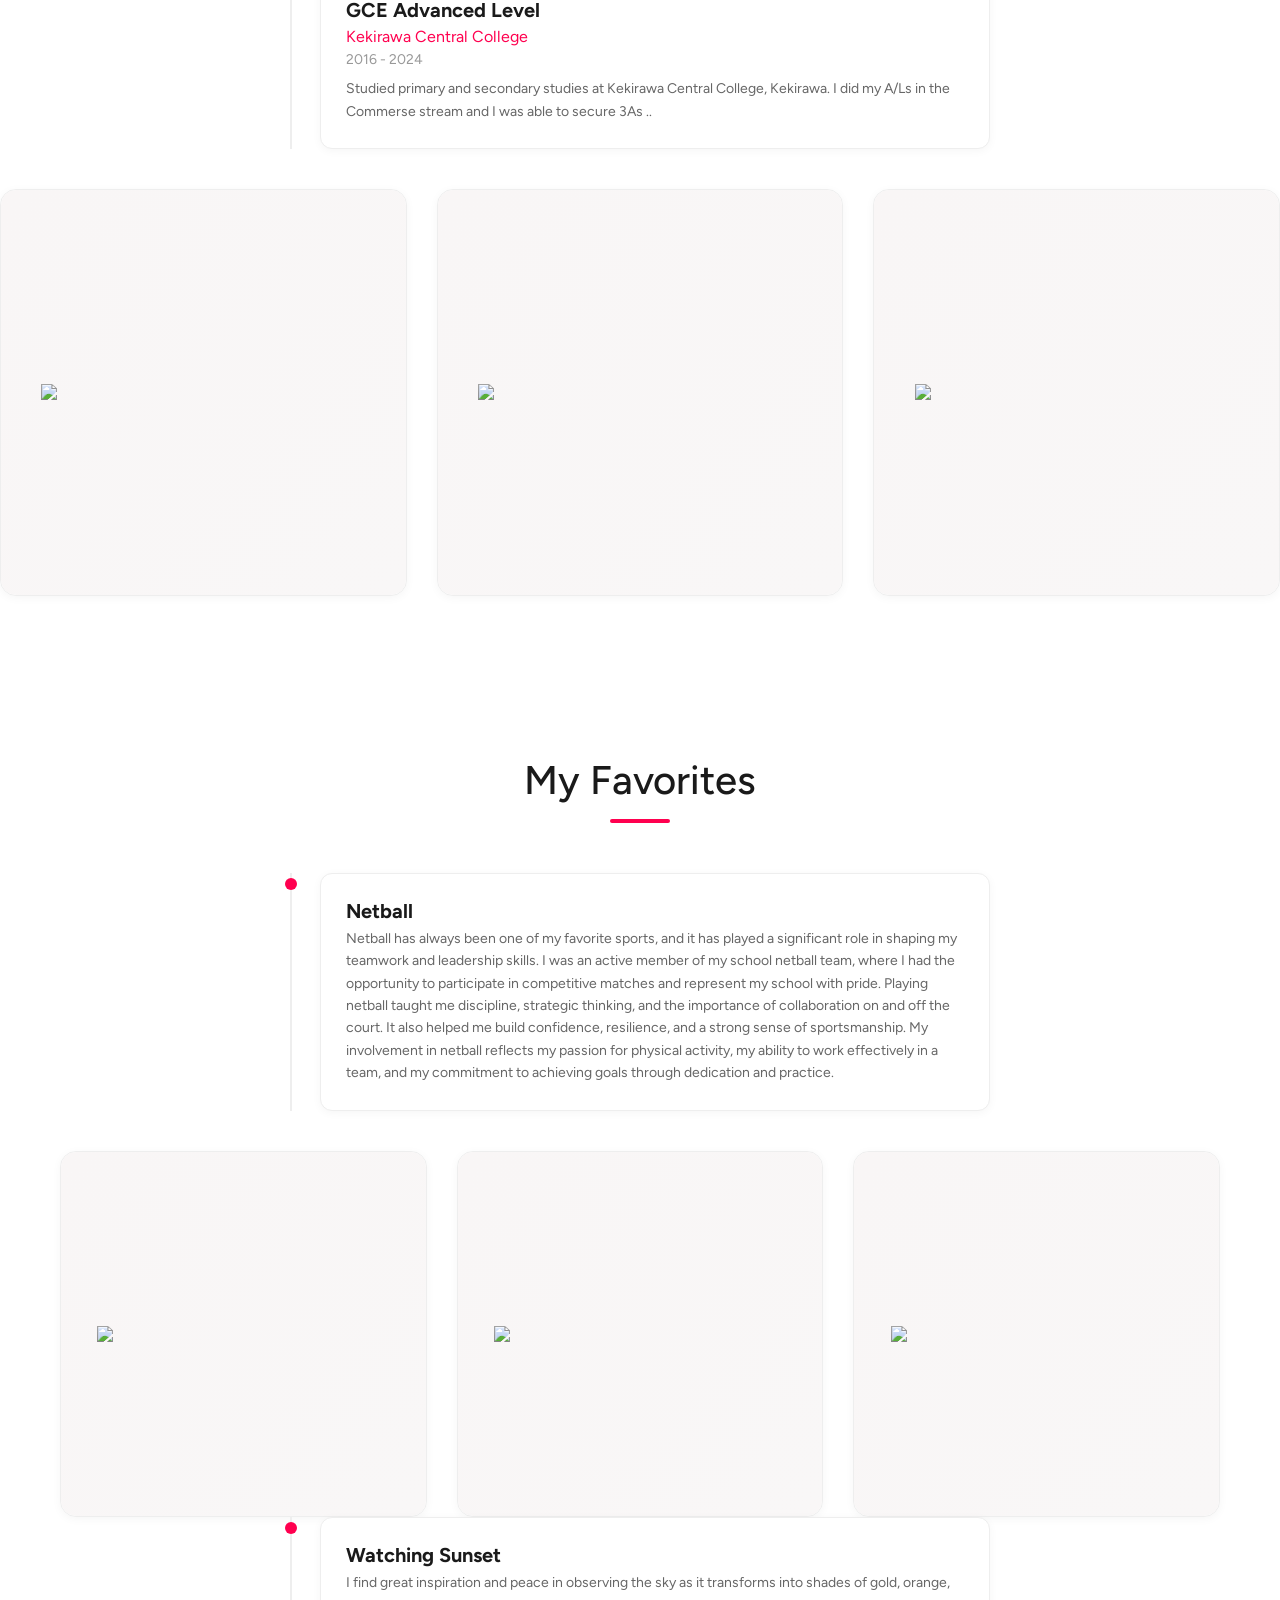
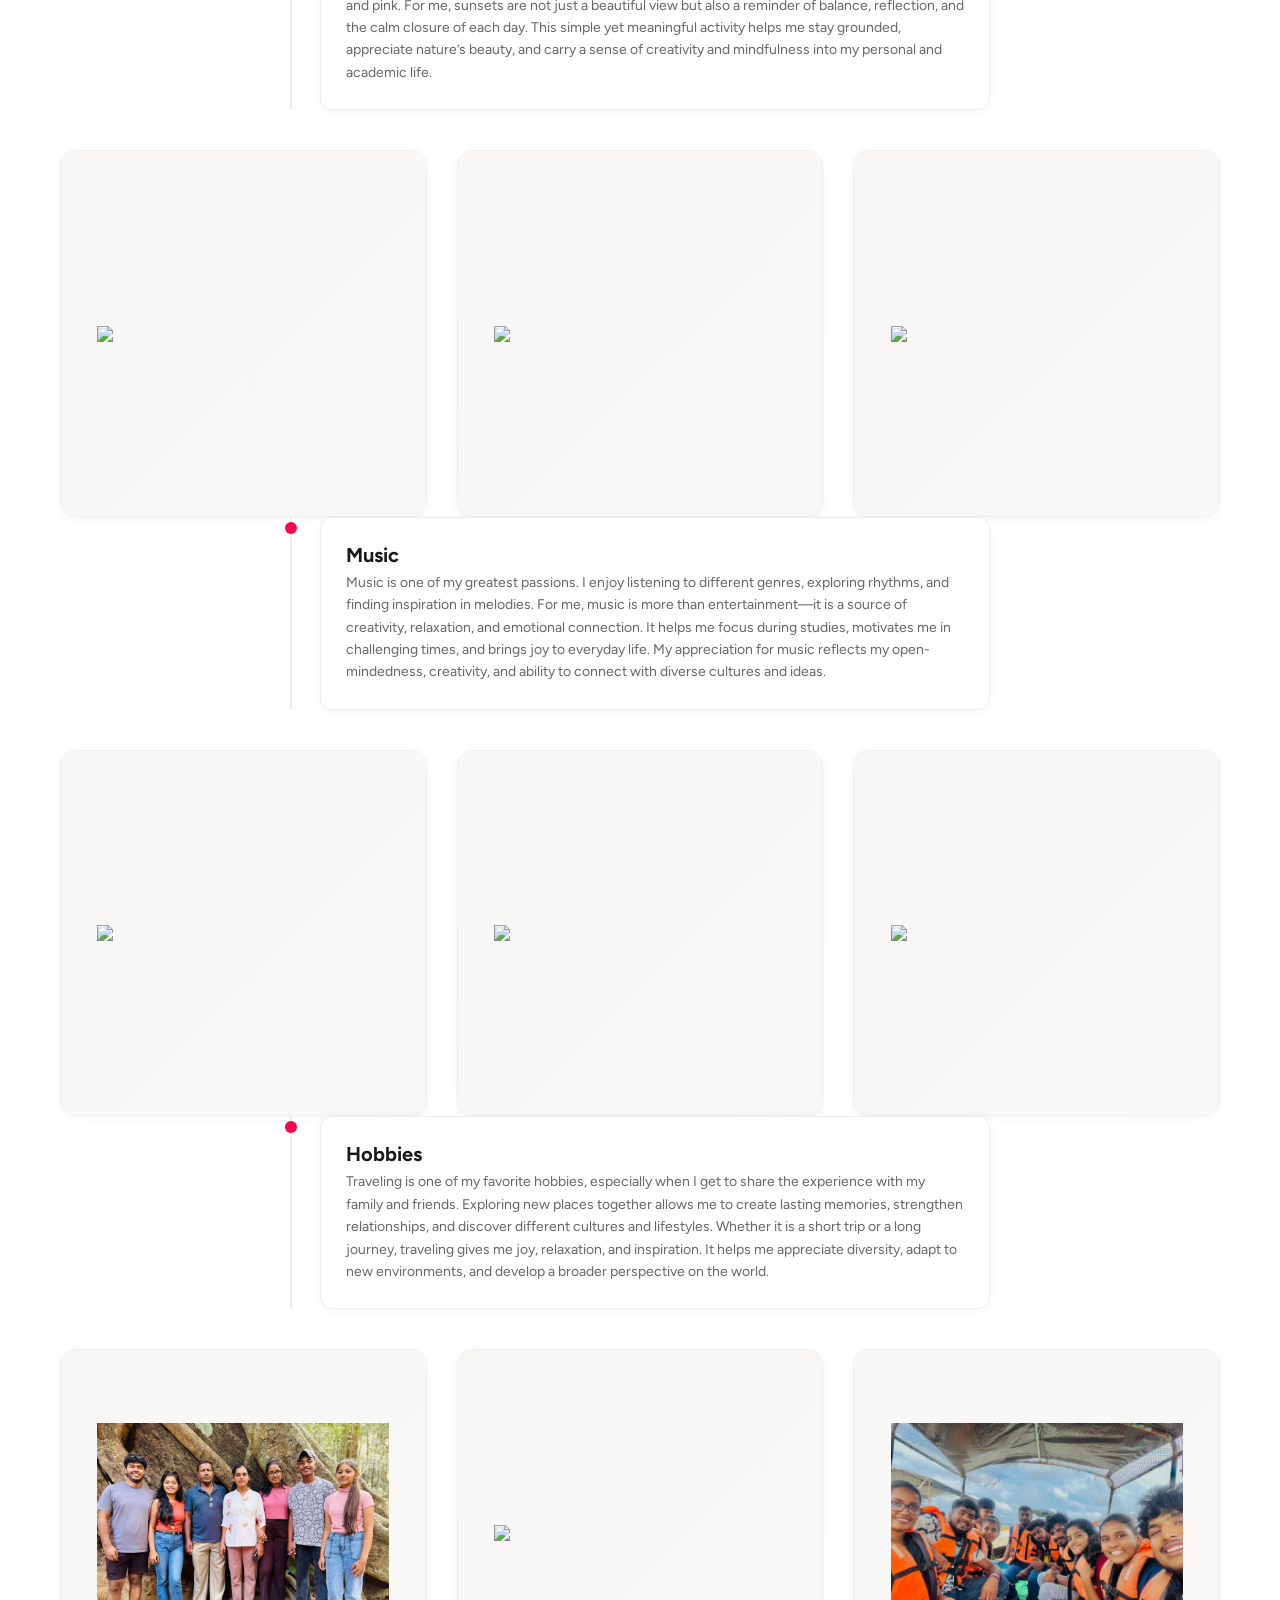
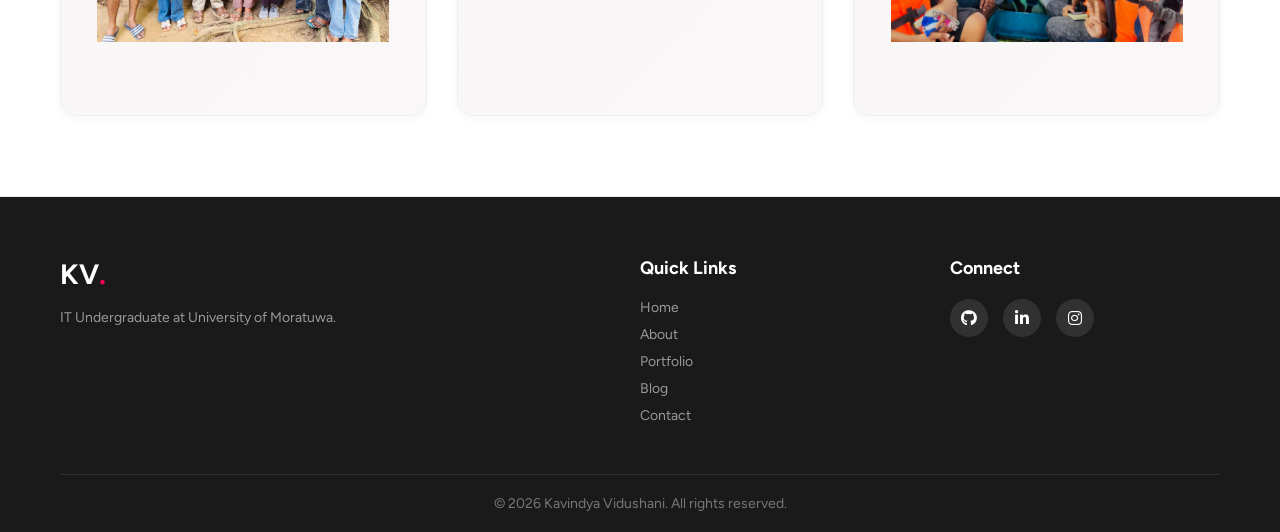
==== commit f36d4dfd: "Update about.html" ====
--- a/HTML/about.html
+++ b/HTML/about.html
@@ -282,12 +282,12 @@
         <div class="featured-grid">
         <div class="featured-card">
          <div class="image-placeholder card-img">
-                       <img src="E:\Projects\My-Personal-Portfolio\Images\travel3.jpeg" />
-         </div>
-        </div>
-        <div class="featured-card">
-         <div class="image-placeholder card-img">
-                       <img src="E:\Projects\My-Personal-Portfolio\Images\Travel1.jpeg" />
+                       <img src="../Images/travel3.jpeg" />
+         </div>
+        </div>
+        <div class="featured-card">
+         <div class="image-placeholder card-img">
+                       <img src="../Images/travel1.jpeg" />
          </div>
         </div>
          <div class="featured-card">
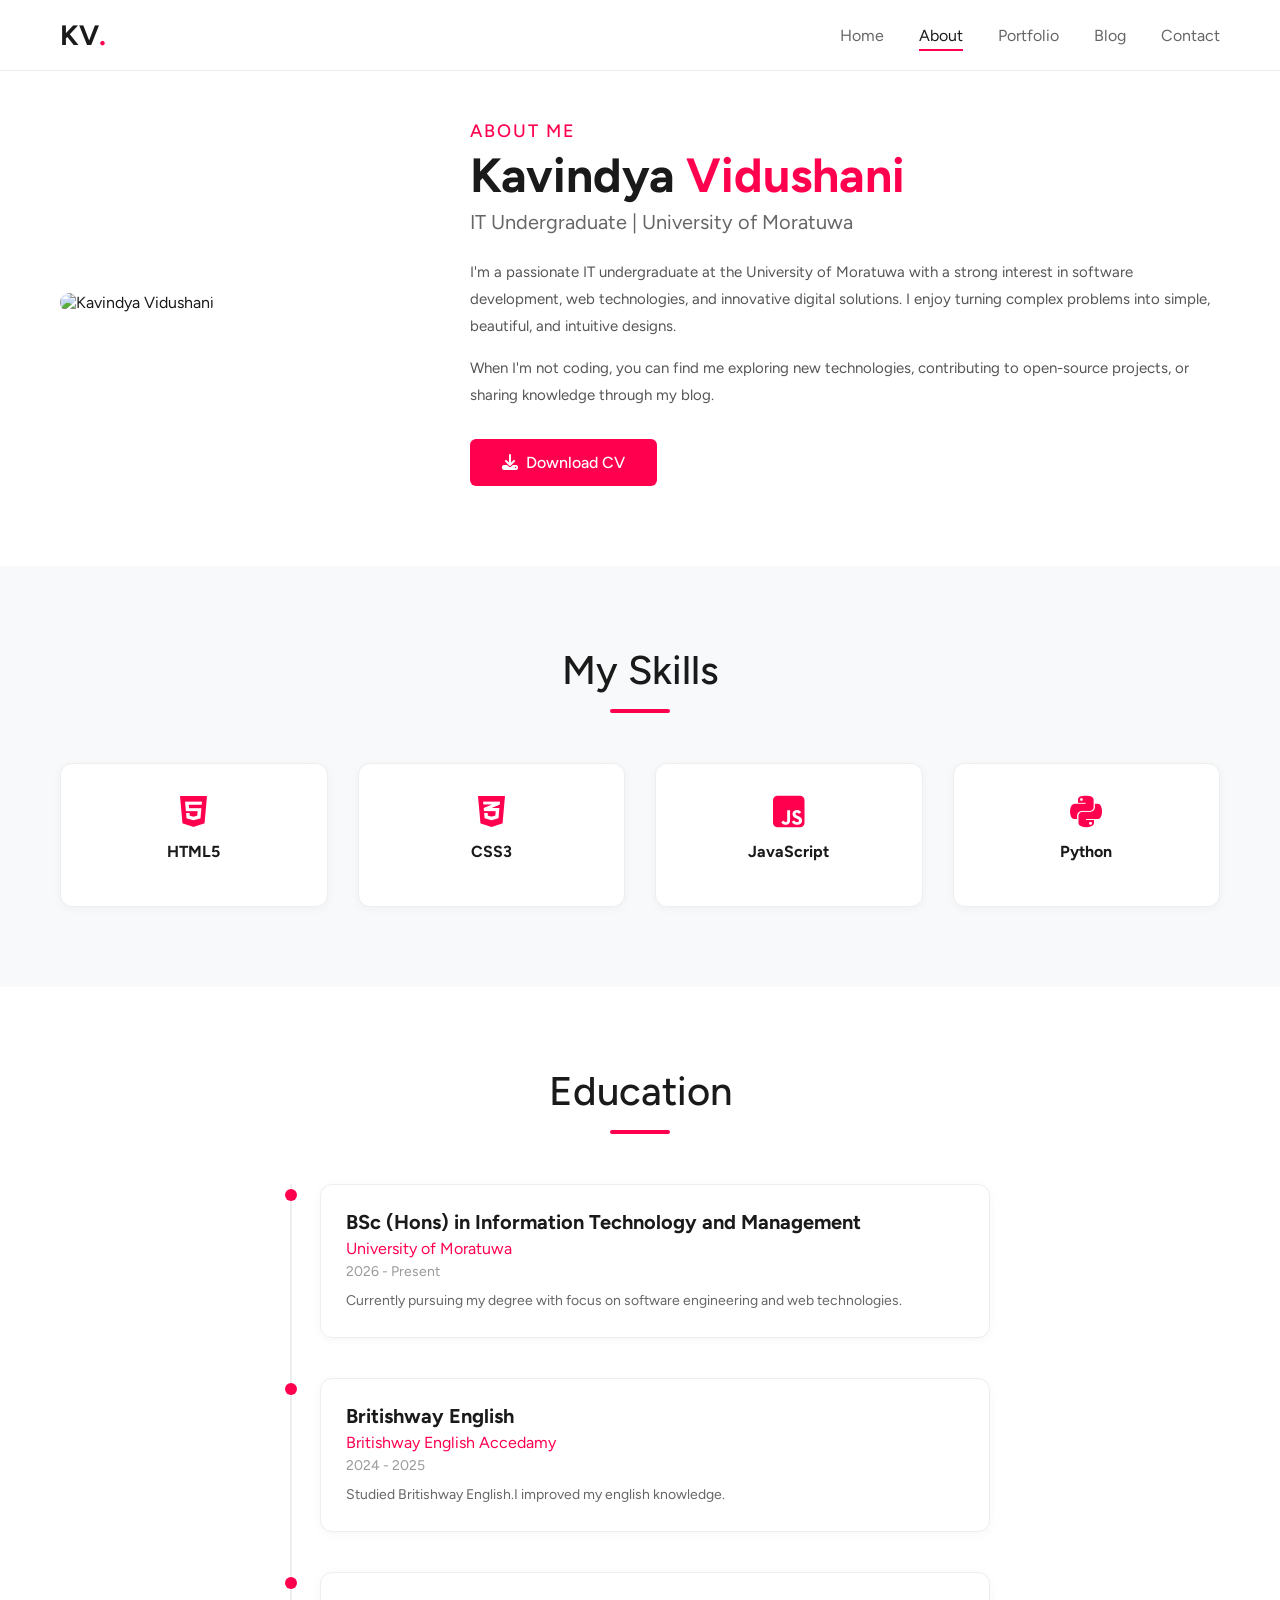
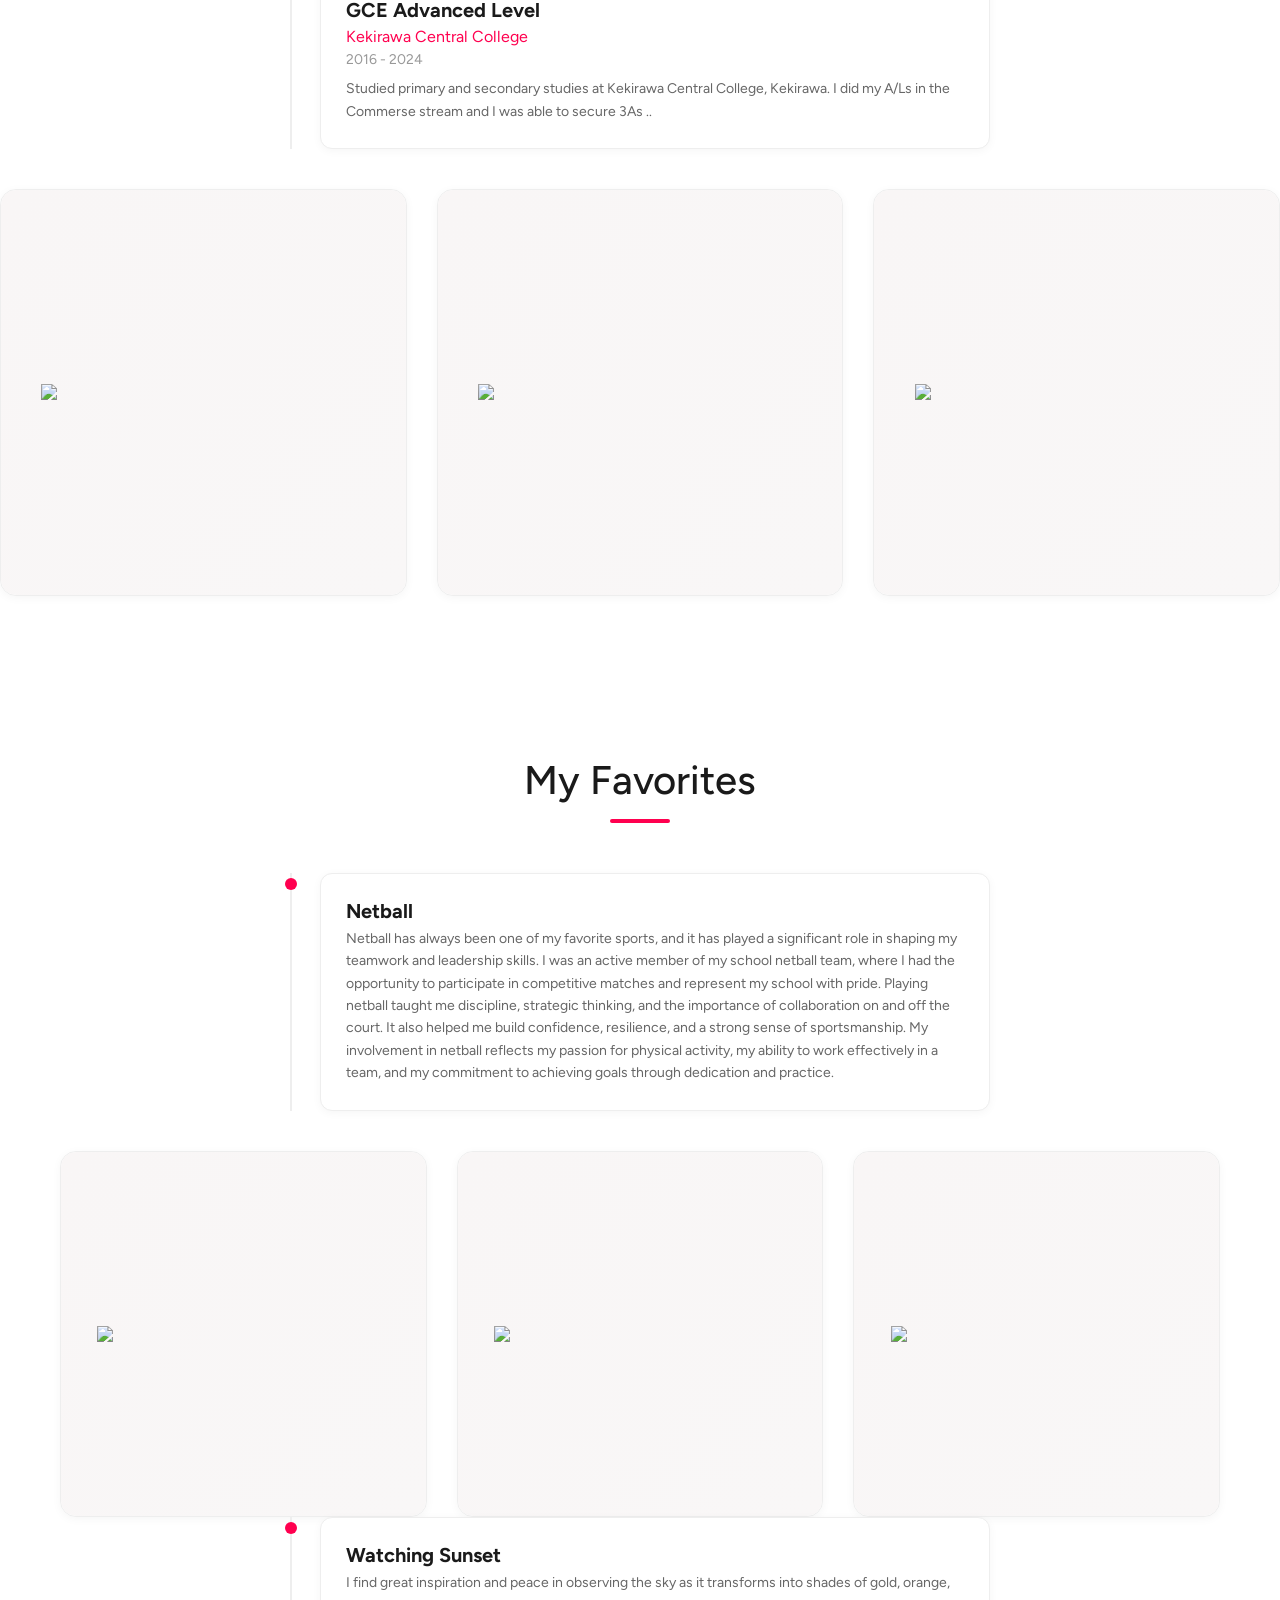
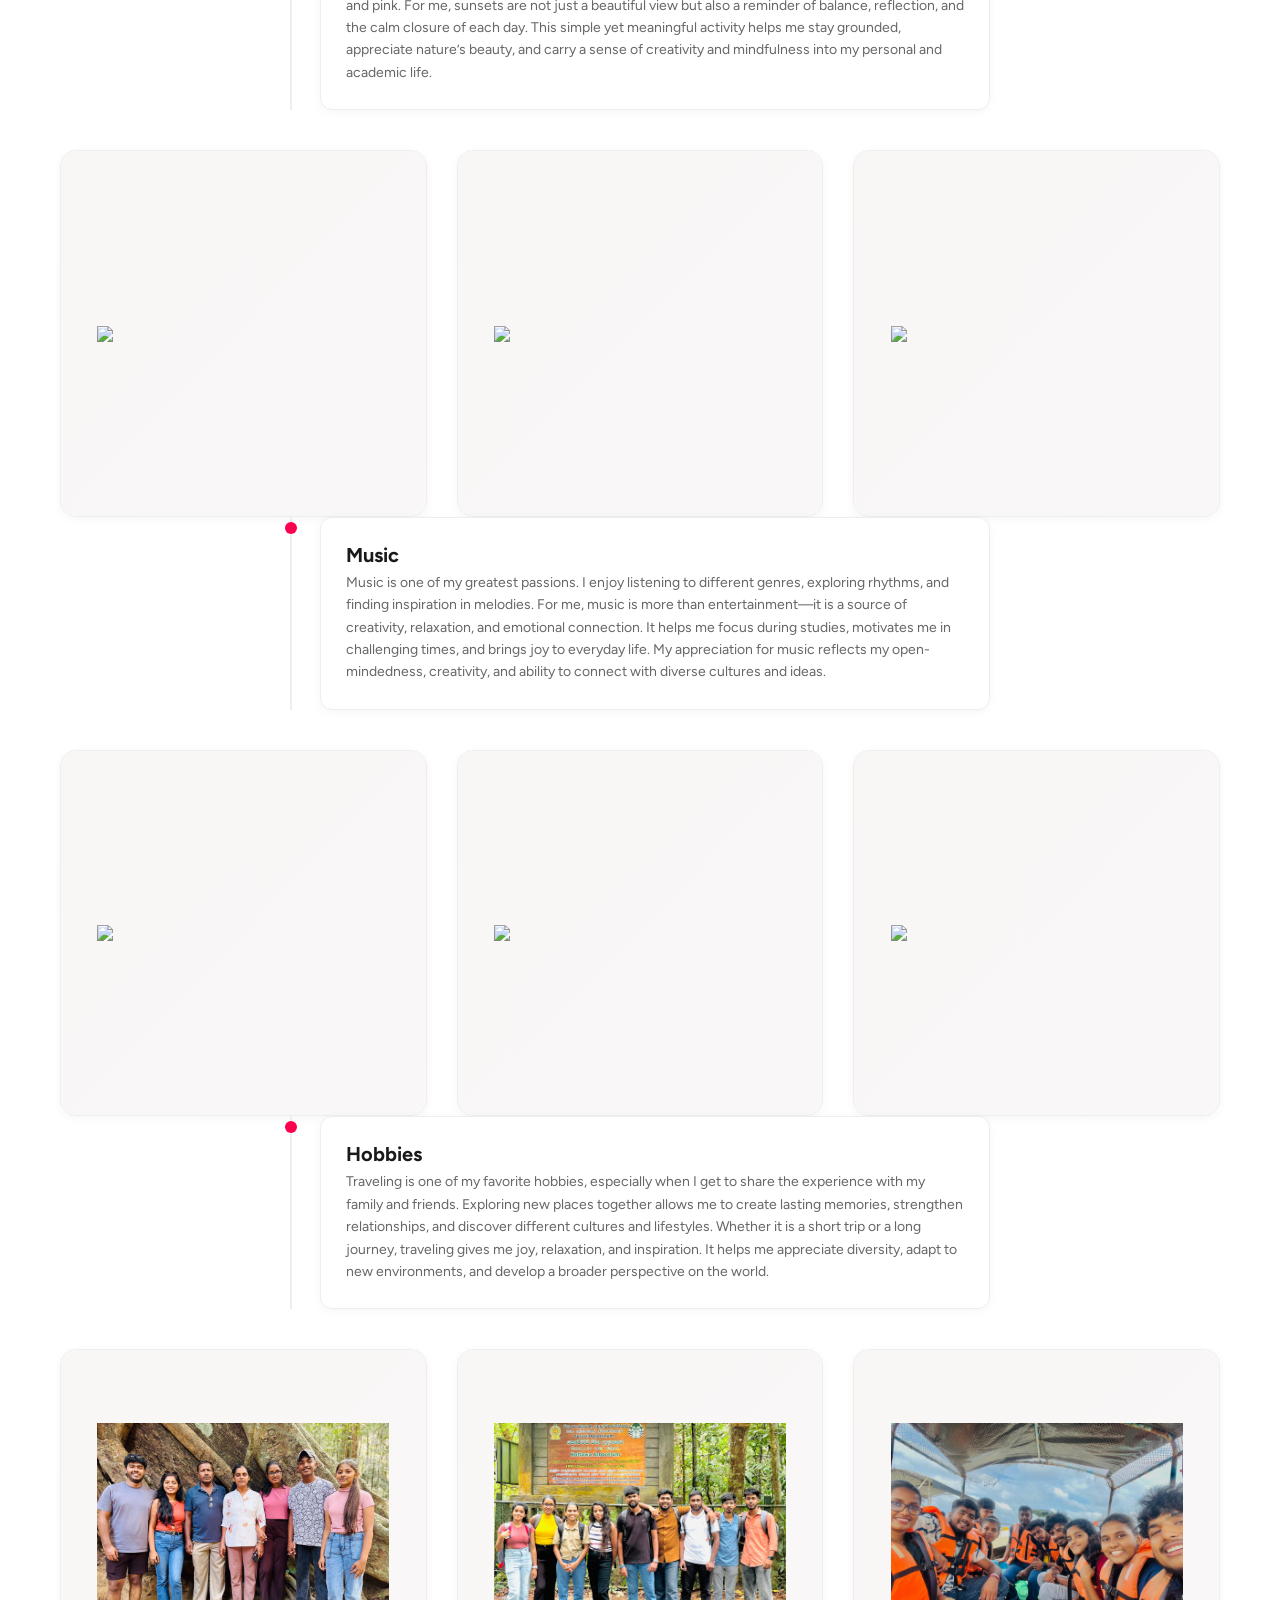
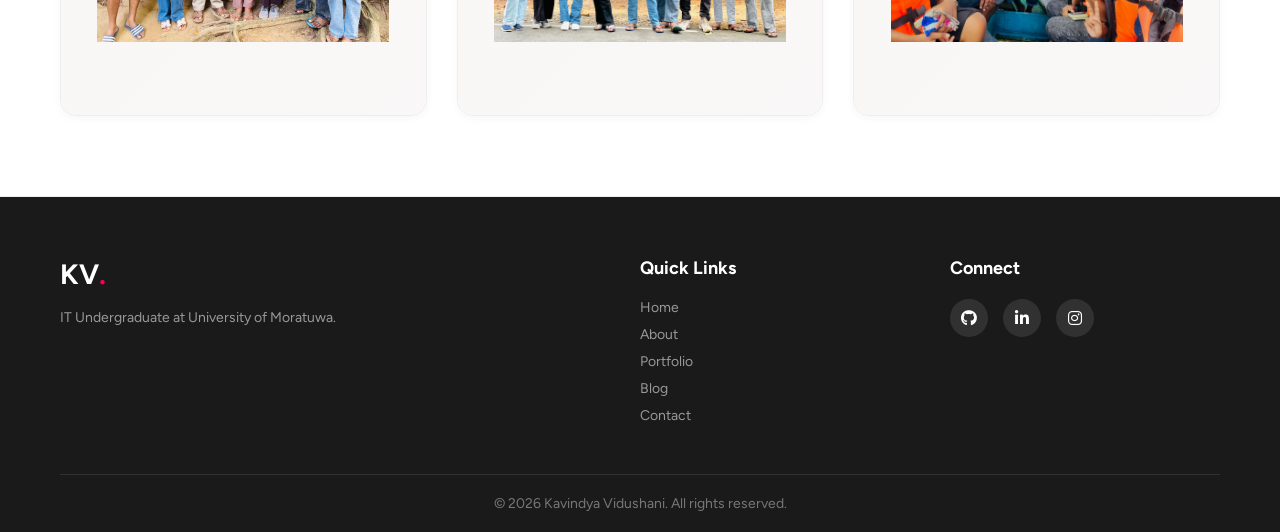
==== commit d5c1f8ae: "Update about.html" ====
--- a/HTML/about.html
+++ b/HTML/about.html
@@ -287,7 +287,7 @@
         </div>
         <div class="featured-card">
          <div class="image-placeholder card-img">
-                       <img src="../Images/travel1.jpeg" />
+                       <img src="../Images/Travel1.jpeg" />
          </div>
         </div>
          <div class="featured-card">
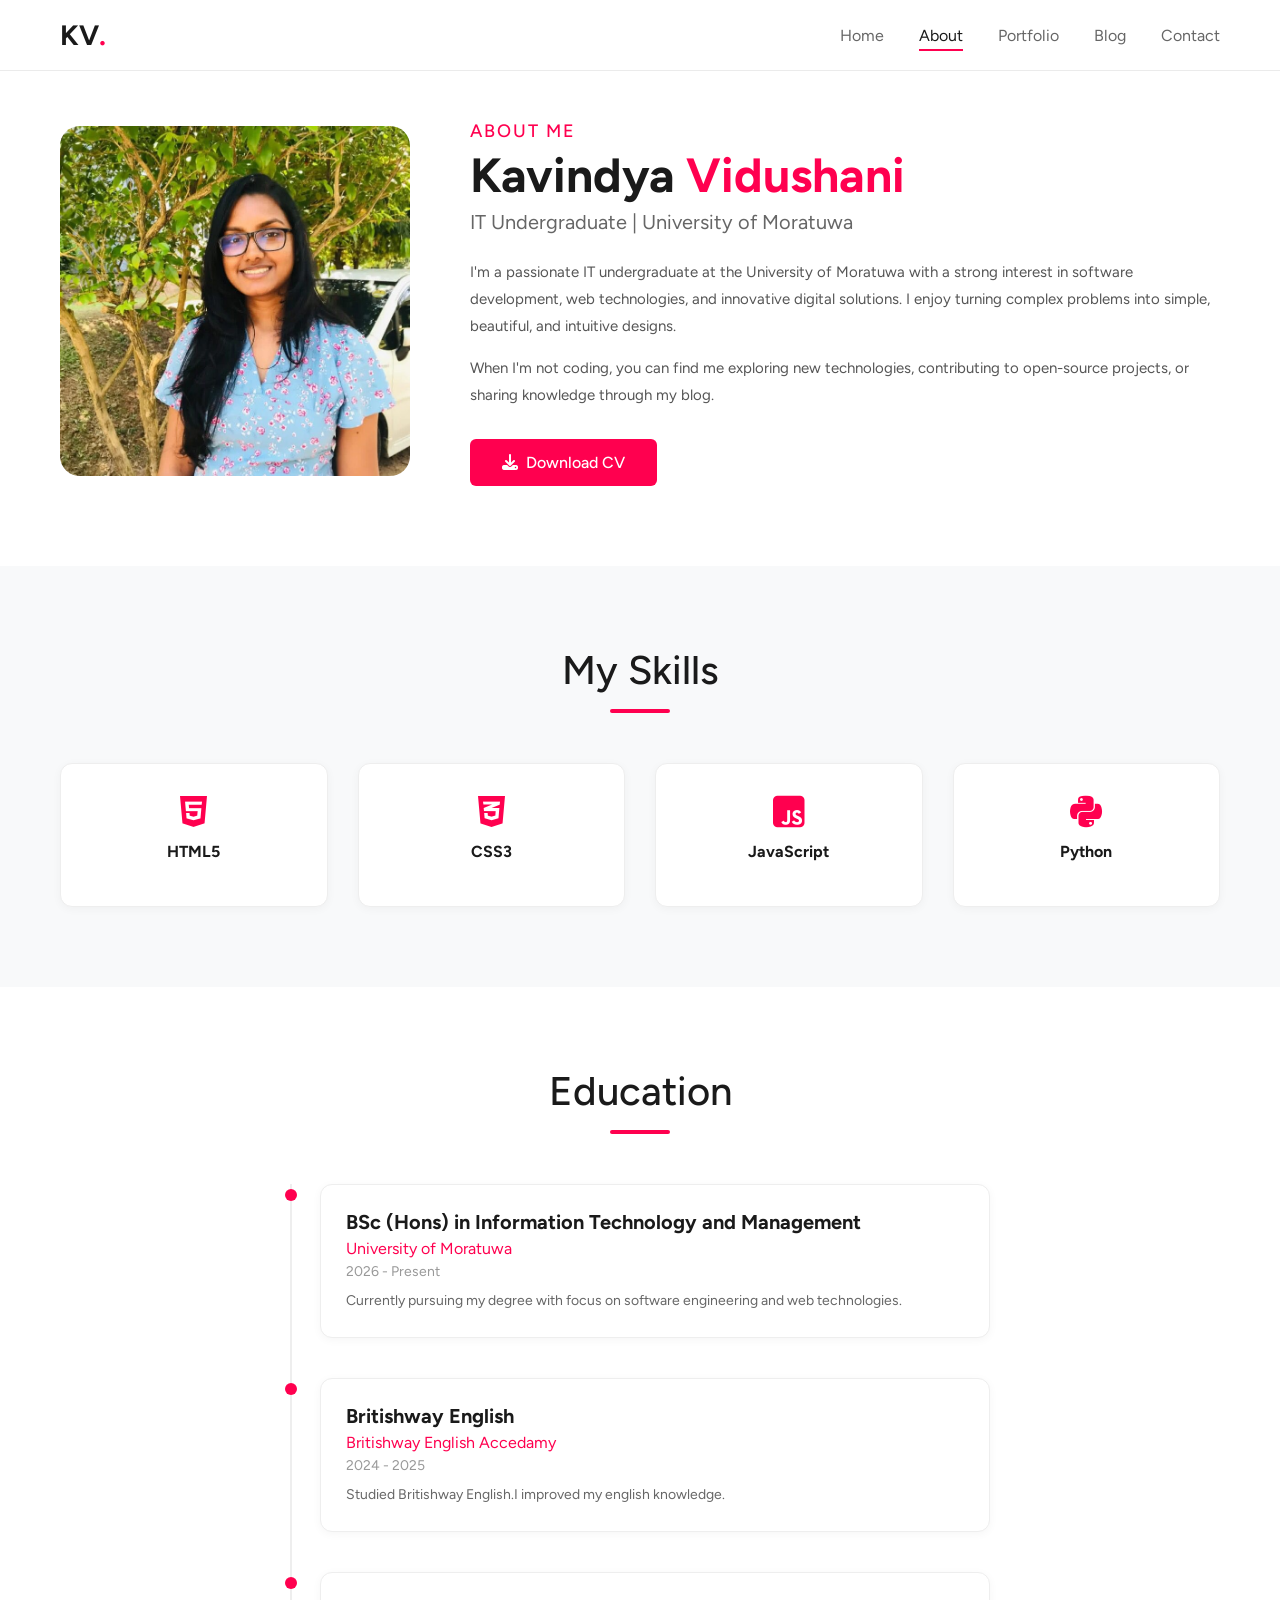
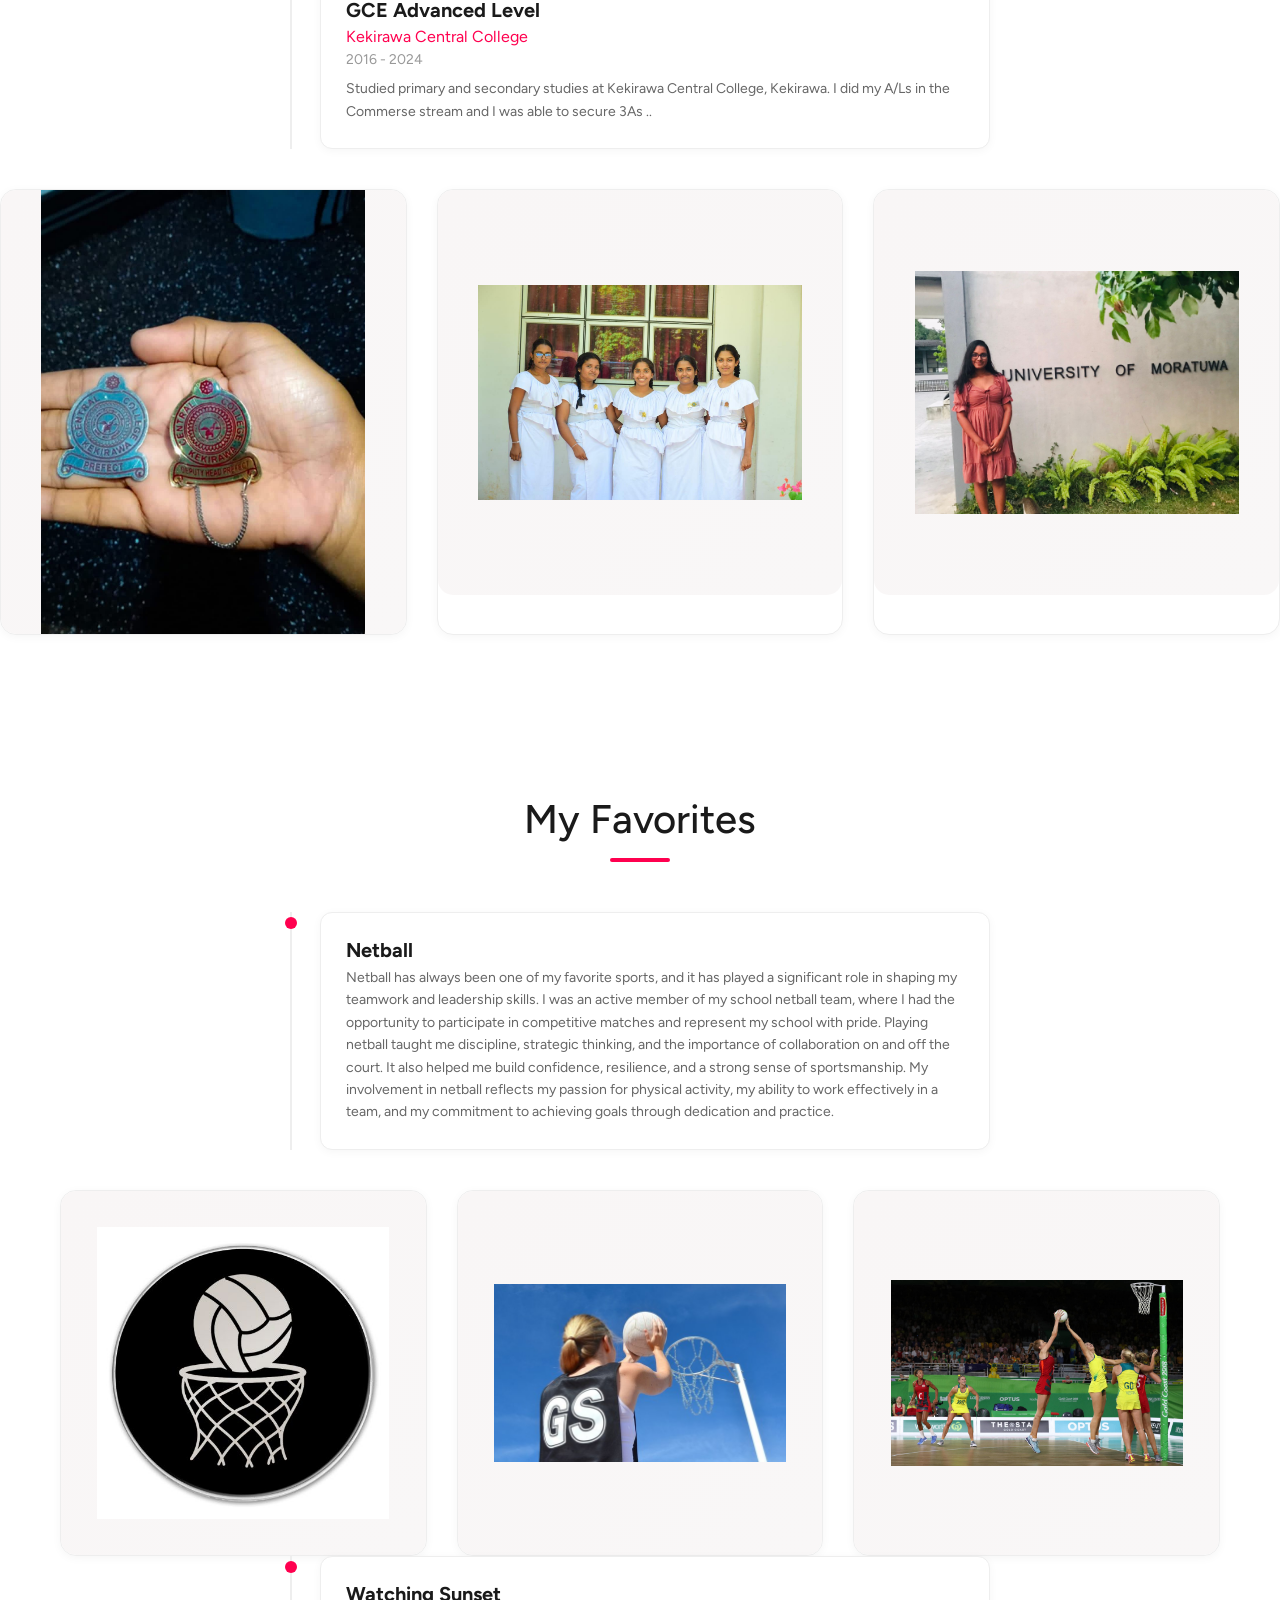
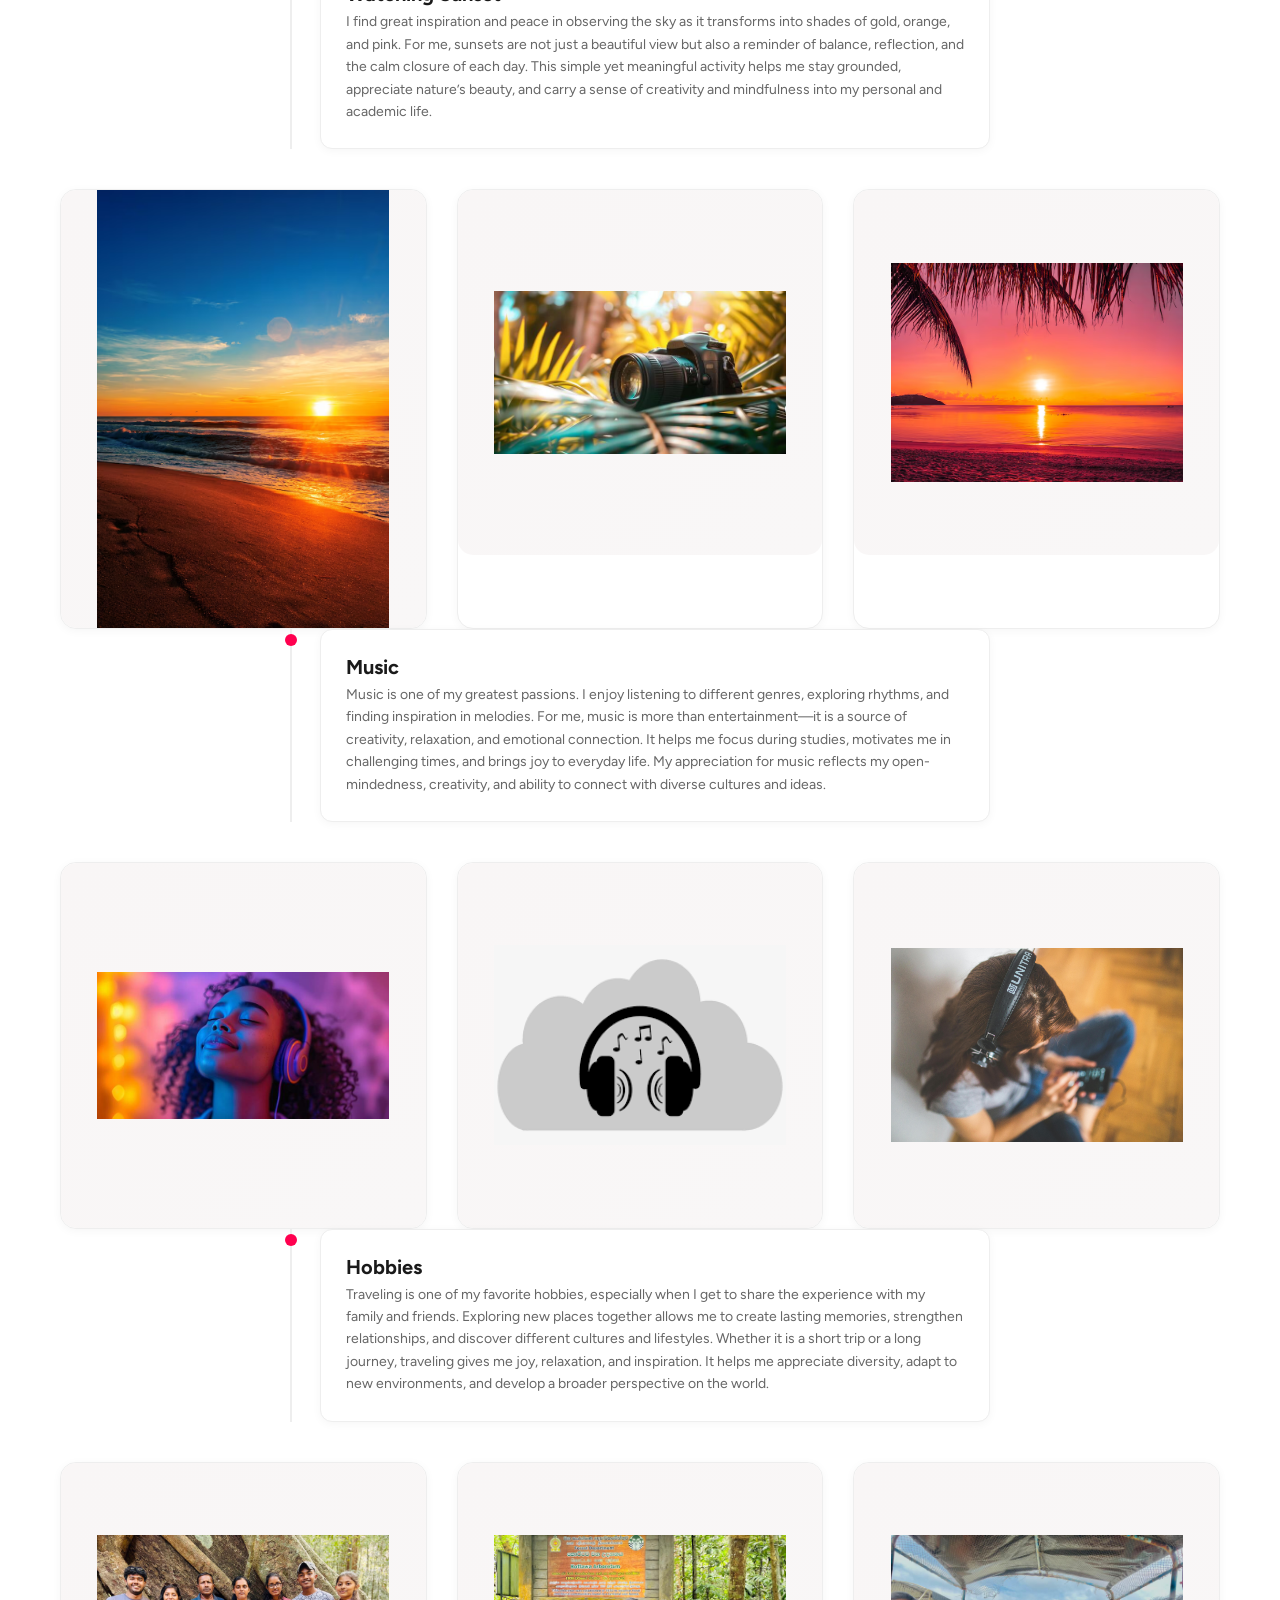
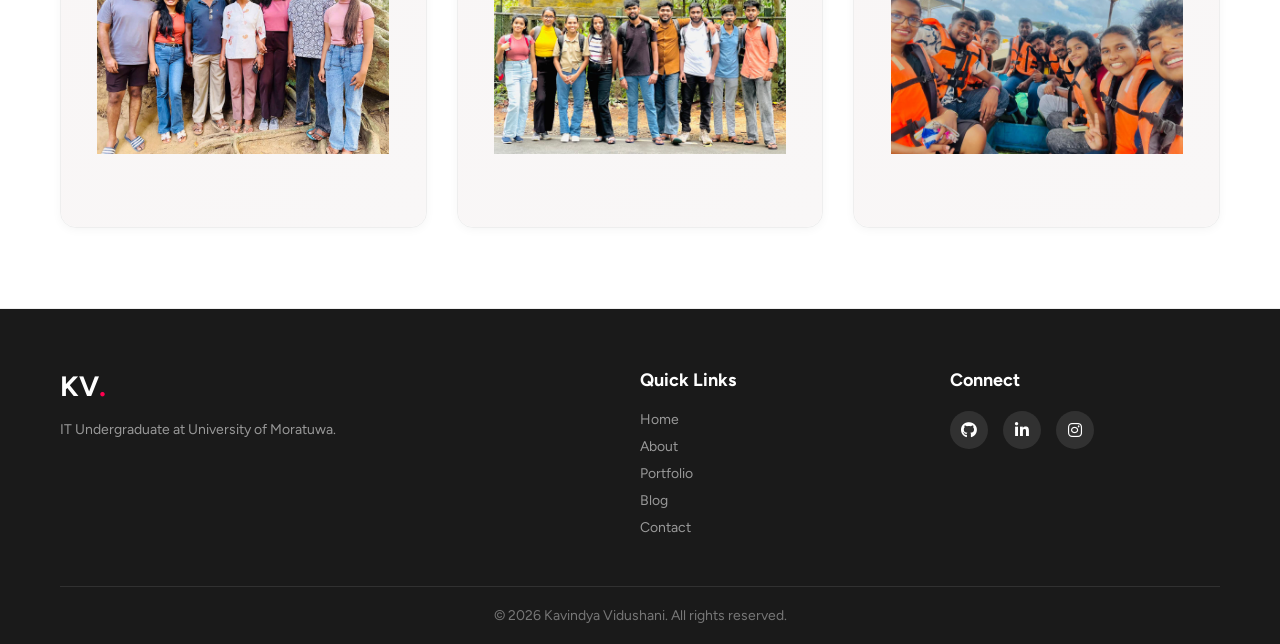
==== commit 232dc2b8: "Chang the images path" ====
--- a/HTML/about.html
+++ b/HTML/about.html
@@ -41,7 +41,7 @@
         <div class="about-intro">
           <div class="about-image">
               <img
-                src="E:\Projects\My-Personal-Portfolio\Images\my.jpeg"
+                src="../Images/my.jpeg"
                 alt="Kavindya Vidushani"
                 class="about-img"
               />
@@ -61,7 +61,7 @@
               contributing to open-source projects, or sharing knowledge through
               my blog.
             </p>
-            <a href="file:///E:/Projects/My-Personal-Portfolio/Images/My%20CV.pdf" class="btn btn-primary"
+            <a href="../Images/My CV.pdf" class="btn btn-primary"
               ><i class="fas fa-download"></i> Download CV</a
             >
           </div>
@@ -137,17 +137,17 @@
         <div class="featured-grid">
         <div class="featured-card">
          <div class="image-placeholder card-img">
-                       <img src="E:\Projects\My-Personal-Portfolio\Images\My scl.jpeg" />
-         </div>
-        </div>
-        <div class="featured-card">
-         <div class="image-placeholder card-img">
-                       <img src="E:\Projects\My-Personal-Portfolio\Images\my scl1.jpeg" />
-         </div>
-        </div>
-        <div class="featured-card">
-         <div class="image-placeholder card-img">
-                       <img src="E:\Projects\My-Personal-Portfolio\Images\My uni.jpeg" />
+                       <img src="../Images/My scl.jpeg" />
+         </div>
+        </div>
+        <div class="featured-card">
+         <div class="image-placeholder card-img">
+                       <img src="../Images/my scl1.jpeg" />
+         </div>
+        </div>
+        <div class="featured-card">
+         <div class="image-placeholder card-img">
+                       <img src="../Images/My uni.jpeg" />
          </div>
         </div>
        </div>
@@ -181,17 +181,17 @@
         <div class="featured-grid">
         <div class="featured-card">
          <div class="image-placeholder card-img">
-                       <img src="E:\Projects\My-Personal-Portfolio\Images\sport.jpg" />
-         </div>
-        </div>
-        <div class="featured-card">
-         <div class="image-placeholder card-img">
-                       <img src="E:\Projects\My-Personal-Portfolio\Images\sport1.jpg" />
-         </div>
-        </div>
-        <div class="featured-card">
-         <div class="image-placeholder card-img">
-                       <img src="E:\Projects\My-Personal-Portfolio\Images\sport2.jpg" />
+                       <img src="../Images/sport.jpg" />
+         </div>
+        </div>
+        <div class="featured-card">
+         <div class="image-placeholder card-img">
+                       <img src="../Images/sport1.jpg" />
+         </div>
+        </div>
+        <div class="featured-card">
+         <div class="image-placeholder card-img">
+                       <img src="../Images/sport2.jpg" />
          </div>
         </div>
        </div>
@@ -214,17 +214,17 @@
         <div class="featured-grid">
         <div class="featured-card">
          <div class="image-placeholder card-img">
-                       <img src="E:\Projects\My-Personal-Portfolio\Images\sun set.avif" />
-         </div>
-        </div>
-        <div class="featured-card">
-         <div class="image-placeholder card-img">
-                       <img src="E:\Projects\My-Personal-Portfolio\Images\cam.jpg" />
-         </div>
-        </div>
-        <div class="featured-card">
-         <div class="image-placeholder card-img">
-                       <img src="E:\Projects\My-Personal-Portfolio\Images\sun set1.avif" />
+                       <img src="../Images/sun set.avif" />
+         </div>
+        </div>
+        <div class="featured-card">
+         <div class="image-placeholder card-img">
+                       <img src="../Images/cam.jpg" />
+         </div>
+        </div>
+        <div class="featured-card">
+         <div class="image-placeholder card-img">
+                       <img src="../Images/sun set1.avif" />
          </div>
         </div>
        </div>
@@ -248,17 +248,17 @@
         <div class="featured-grid">
         <div class="featured-card">
          <div class="image-placeholder card-img">
-                       <img src="E:\Projects\My-Personal-Portfolio\Images\music.jpeg" />
-         </div>
-        </div>
-        <div class="featured-card">
-         <div class="image-placeholder card-img">
-                       <img src="E:\Projects\My-Personal-Portfolio\Images\music1.png" />
-         </div>
-        </div>
-        <div class="featured-card">
-         <div class="image-placeholder card-img">
-                       <img src="E:\Projects\My-Personal-Portfolio\Images\music2.jpg" />
+                       <img src="../Images/music.jpeg" />
+         </div>
+        </div>
+        <div class="featured-card">
+         <div class="image-placeholder card-img">
+                       <img src="../Images/music1.png" />
+         </div>
+        </div>
+        <div class="featured-card">
+         <div class="image-placeholder card-img">
+                       <img src="../Images/music2.jpg" />
          </div>
         </div>
        </div>
